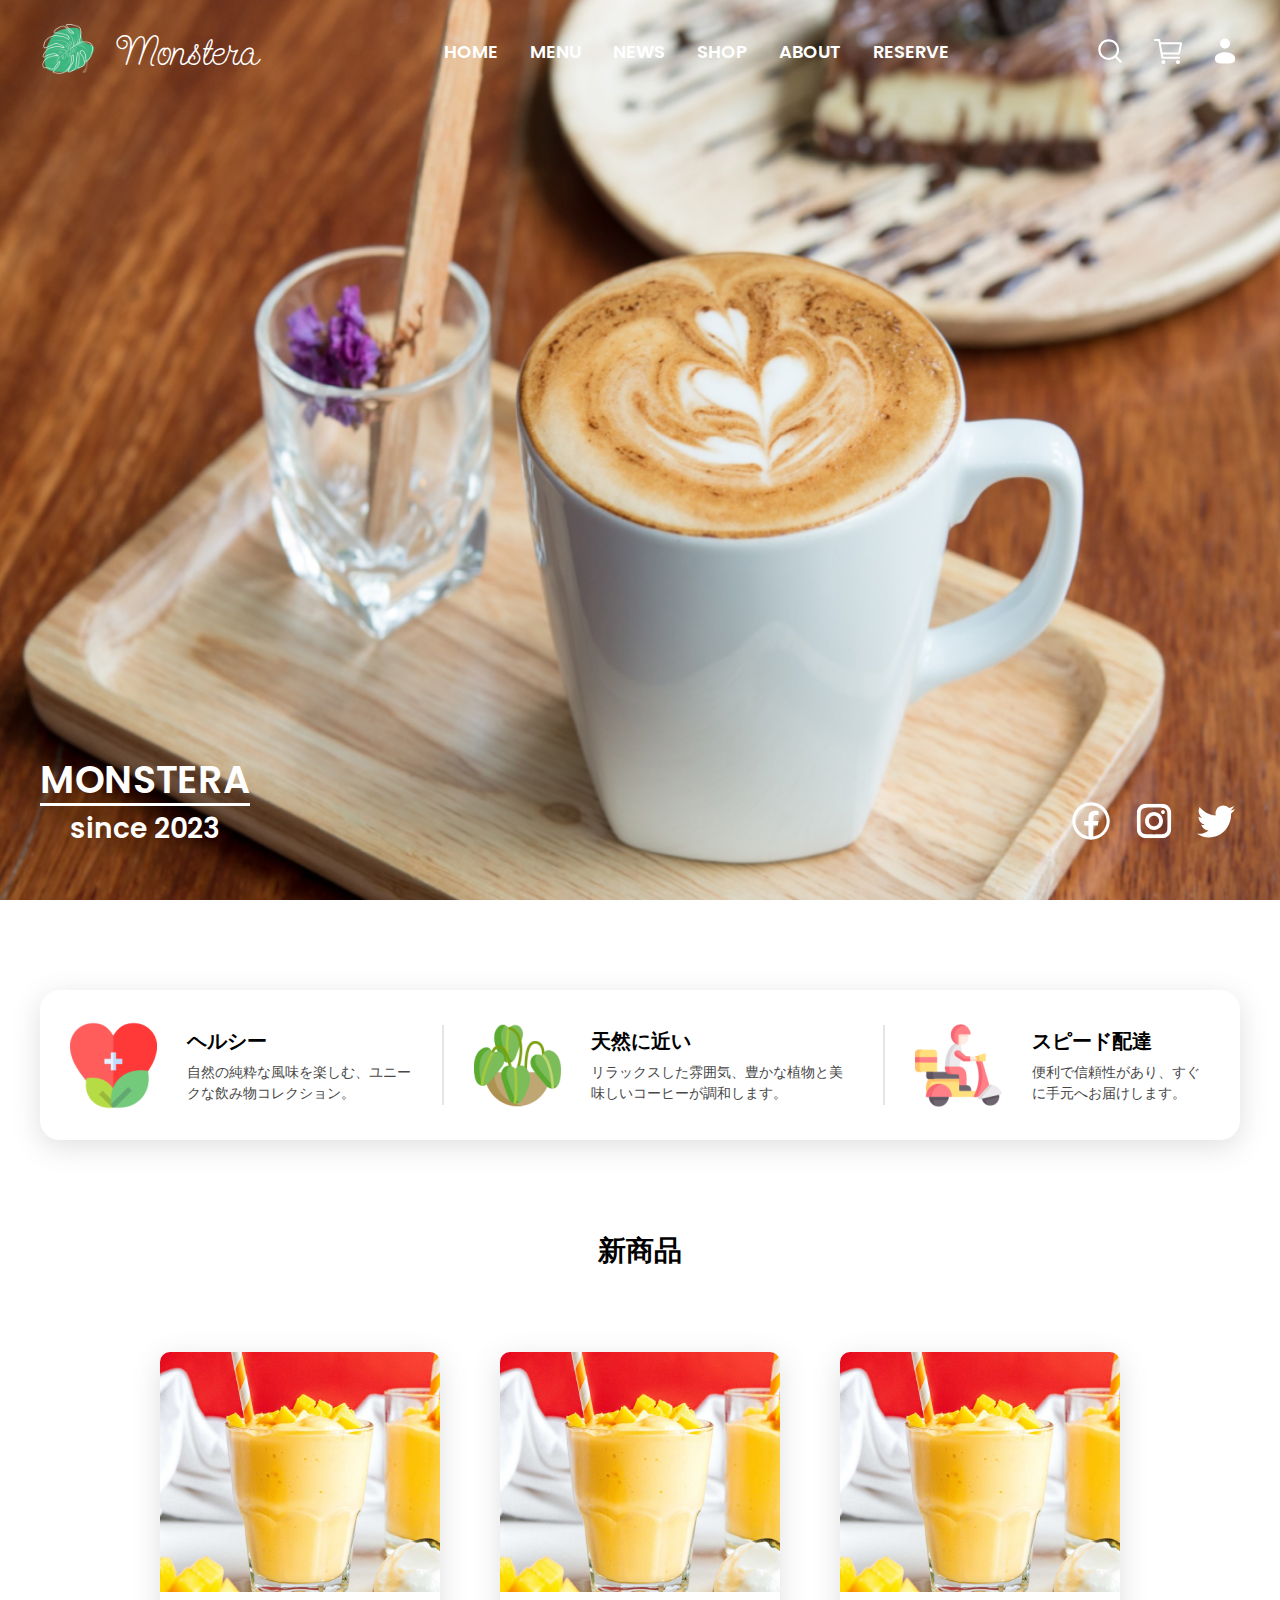
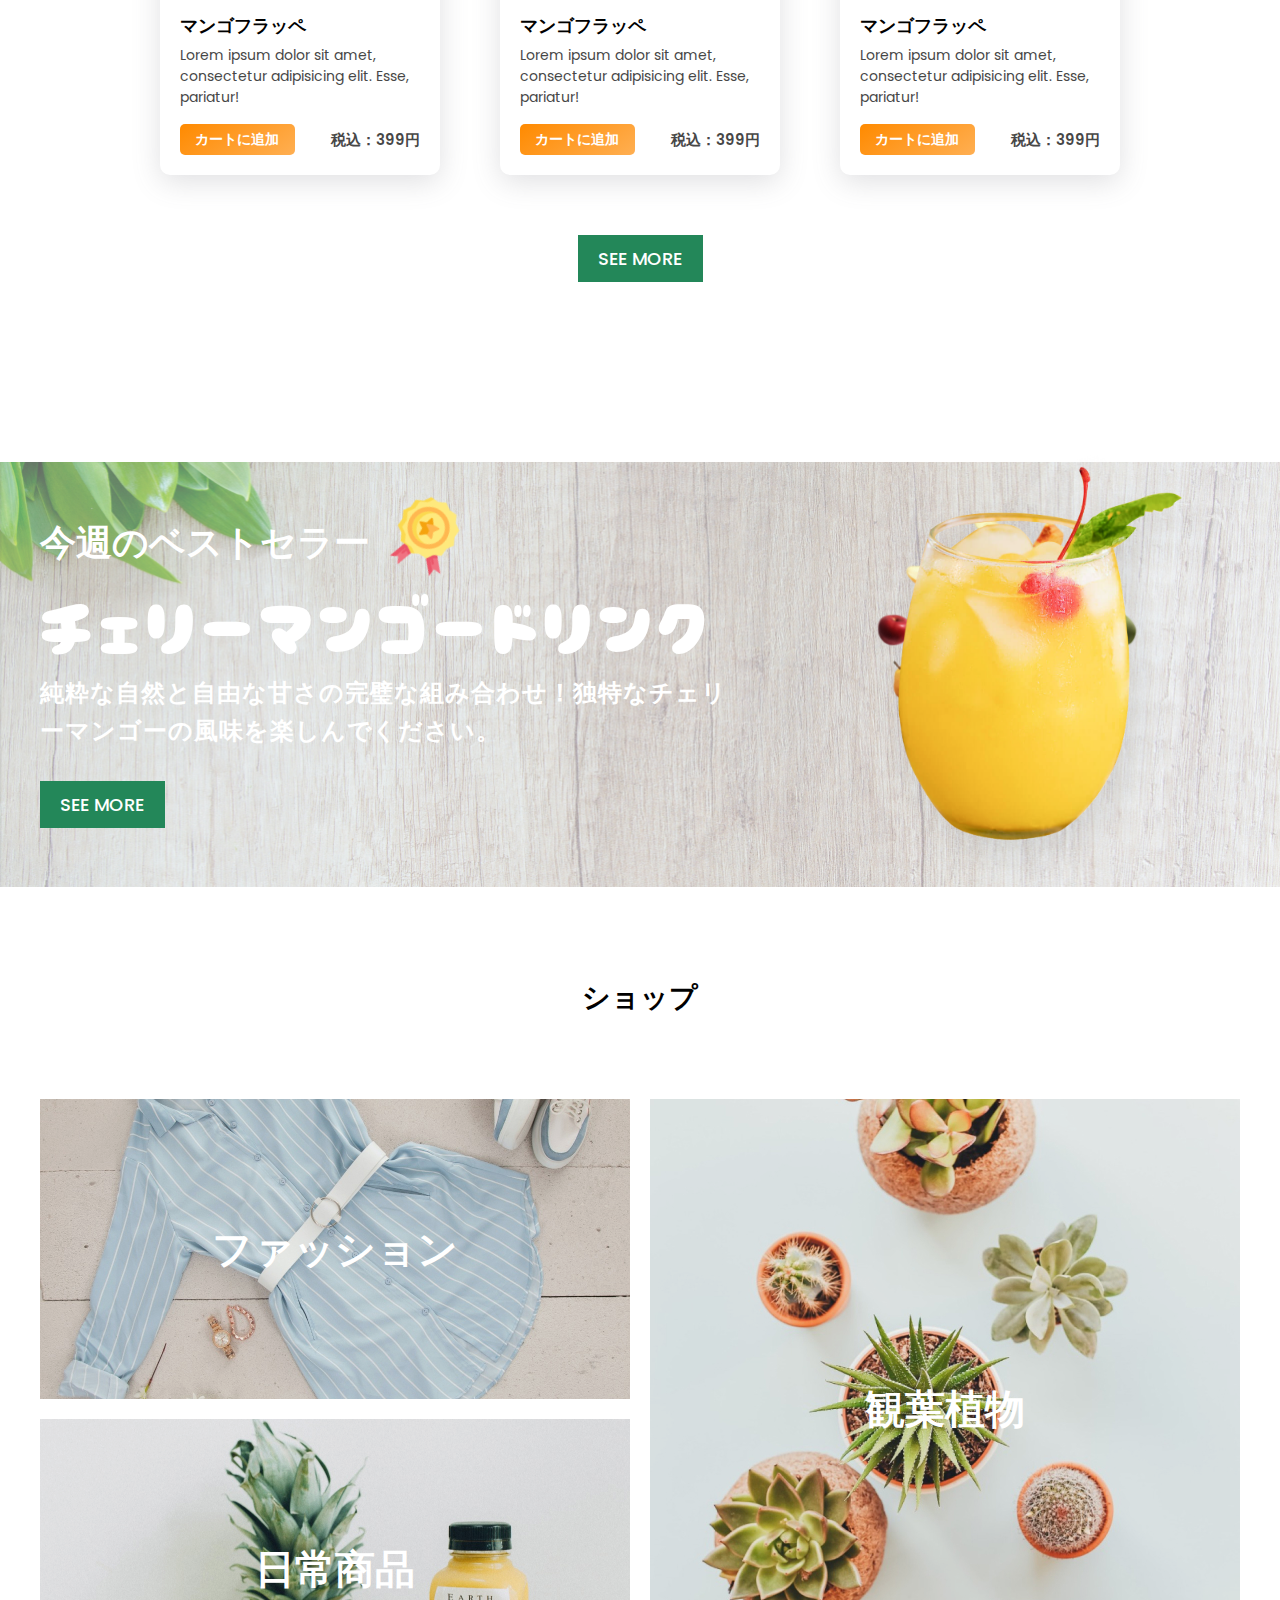
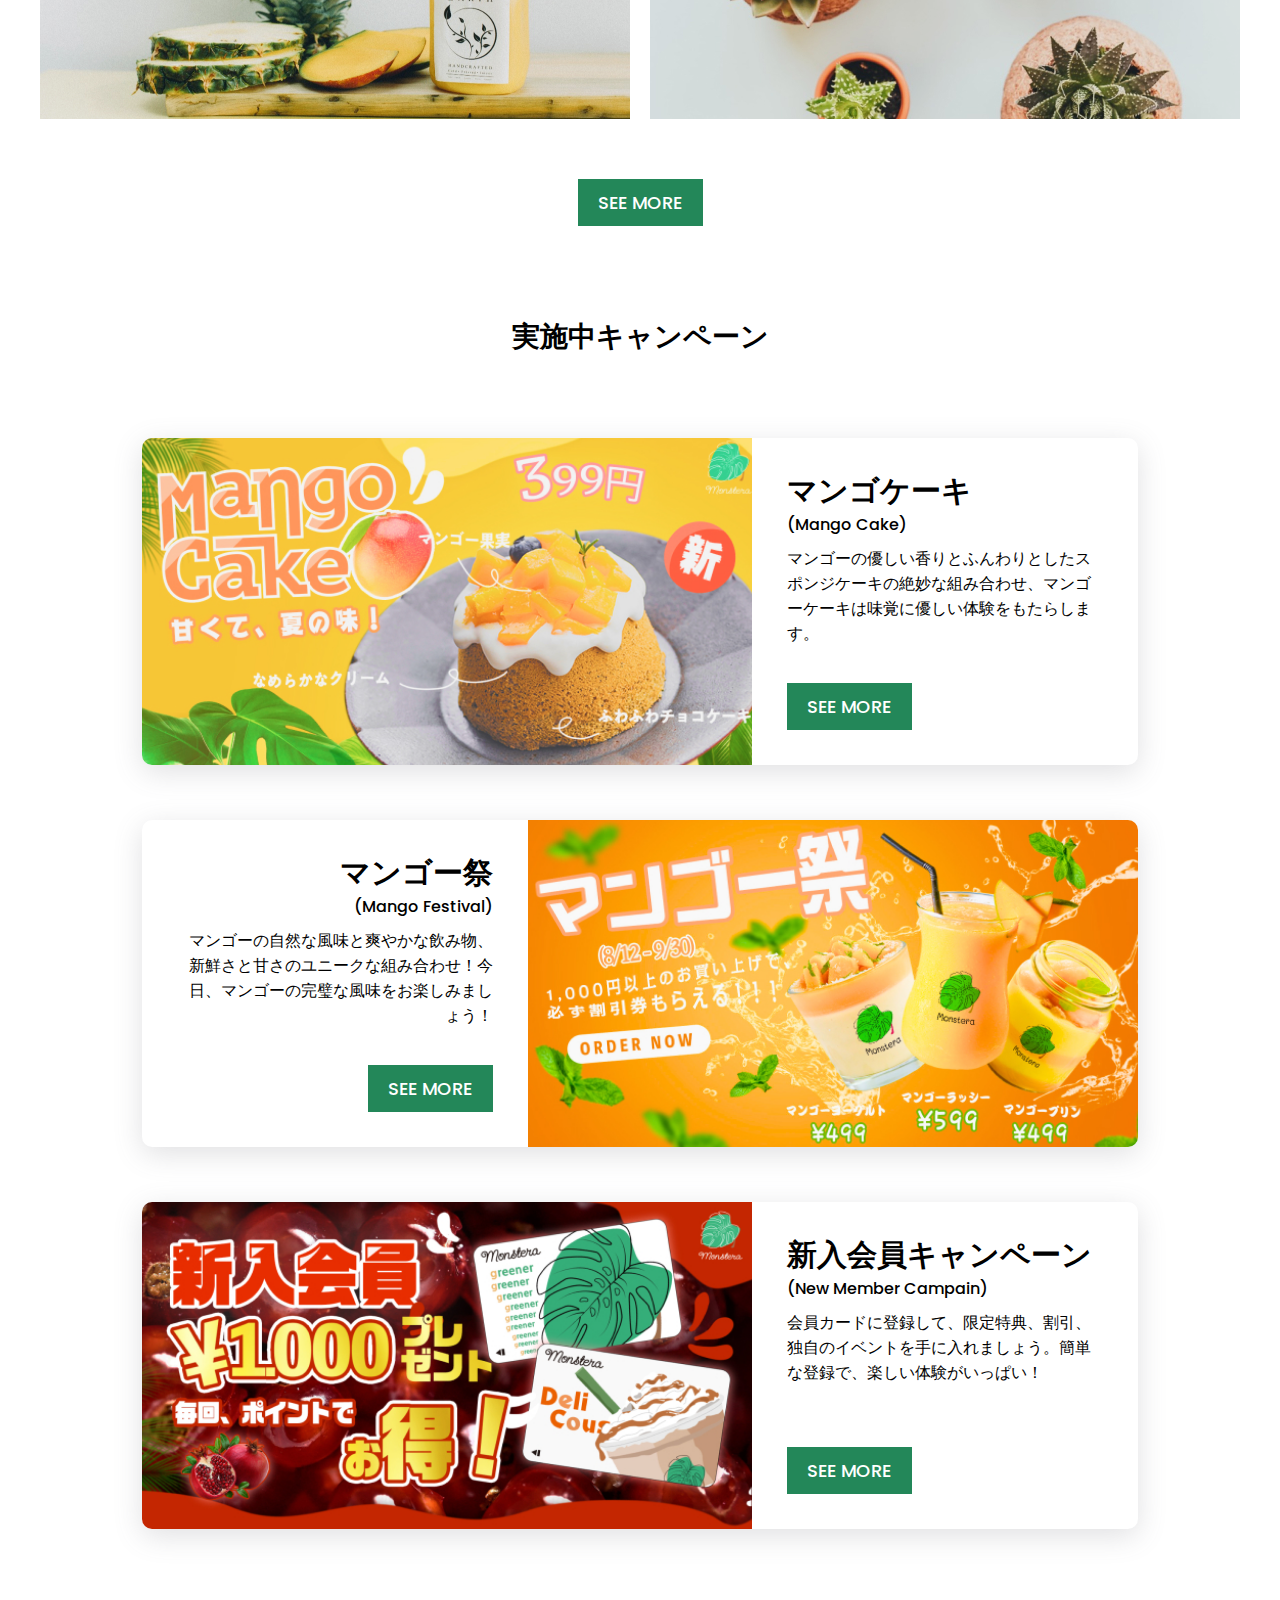
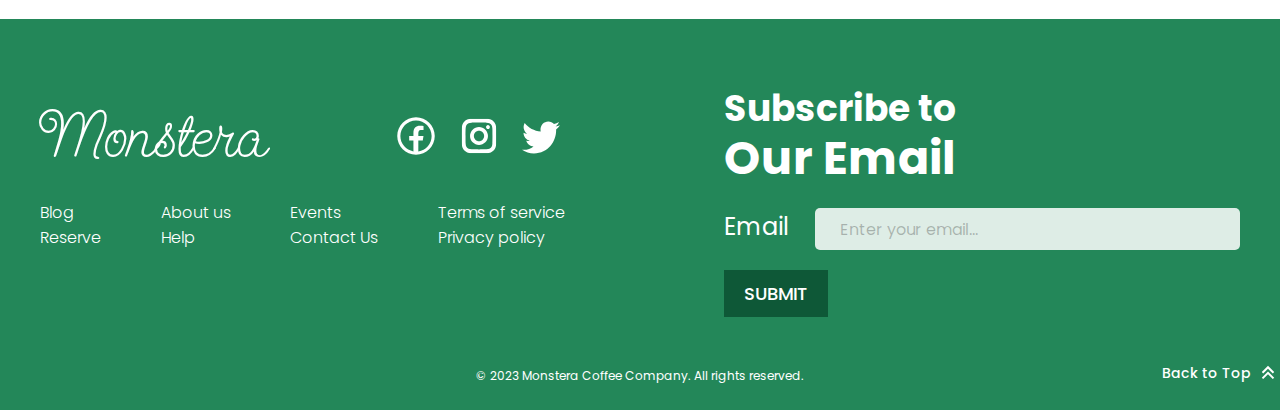
==== index.html @ 6ea8c244 "test" ====
<!DOCTYPE html>
<html lang="en">
<head>
    <meta charset="UTF-8">
    <meta name="viewport" content="width=device-width, initial-scale=1.0">
    <link rel="icon" href="./images/logo-black.png">
    <title>Monstera | Home</title>
    <link rel="stylesheet" href="./css/home-style.css">
    <link rel="preconnect" href="https://fonts.googleapis.com">
    <link rel="preconnect" href="https://fonts.gstatic.com" crossorigin>
    <link href="https://fonts.googleapis.com/css2?family=Cherry+Bomb+One&family=Poppins:wght@300;400;500;600;700;800&family=Send+Flowers&display=swap" rel="stylesheet">
</head>
<body>
    <div class="header-dark">
    </div>  
    <div class="global-main global-main--login">
        <img srcset="images/home/form-logo.png 2x" alt="" class="login-logo">
        <p class="login-title">ログイン</p>
        <p class="login-sub">Monsteraアカウントでログイン</p>
        <form action="#" class="login-form">
            <label for="login-input" class="login-label">メール</label>
            <input type="email" class="login-input" placeholder="Enter your email..." required>
        </form>
        <form action="#" class="login-form">
            <label for="login-input" class="login-label">パスワード</label>
            <input type="password" class="login-input" placeholder="Enter your password..." required>
        </form>
        <button class="login-btn main-btn">ログイン</button>
        <p class="login-forget">パスワードをお忘れですか？</p>
        <div class="login-line"></div>
        <div class="login-diff">
            <p>または</p>
            <div class="login-sns-wrap">
                <img src="images/home/Google.png" alt="" class="login-sns">
                <img src="images/home/Facebook.png" alt="" class="login-sns">
                <img src="images/home/Apple.png" alt="" class="login-sns">
            </div>
            <p>
                で
                <span class="login-change-color">ログイン</span>
            </p>
        </div>
        <p class="login-new">Monsteraアカウントを新規作成</p>
    </div>
    <div class="global-login--comp global-main">
        <p class="comp-title">Monstera</p>
        <img src="images/home/form-logo.png" alt="" class="comp-logo">
        <div class="comp-check">
            <svg xmlns="http://www.w3.org/2000/svg" width="50" height="50" viewBox="0 0 64 64" fill="none">
                <g clip-path="url(#clip0_32_2096)">
                  <path d="M32.0146 64.0293C49.6958 64.0293 64.0293 49.6958 64.0293 32.0146C64.0293 14.3334 49.6958 0 32.0146 0C14.3334 0 0 14.3334 0 32.0146C0 49.6958 14.3334 64.0293 32.0146 64.0293Z" fill="#90C385"/>
                  <path d="M15.0259 30.0229C15.0259 30.0229 28.3531 37.8142 30.96 48.8568C34.6506 27.1232 48.9737 19.6833 48.9737 19.6833" stroke="white" stroke-width="7" stroke-linecap="round" stroke-linejoin="round"/>
                </g>
                <defs>
                  <clipPath id="clip0_32_2096">
                    <rect width="64" height="64" fill="white"/>
                  </clipPath>
                </defs>
            </svg>
        </div>
        <p class="comp-sub">ログインが完了しました！</p>
        <div class="comp-btn-wrap">
            <button class="main-btn comp-btn">完了</button>
        </div>
    </div>
    <div class="update global-main">
        <div class="update-loader">
            <div class="update-item update-item1"></div>
            <div class="update-item update-item2"></div>
            <div class="update-item update-item3"></div>
        </div>
        <p class="update-text">Feature is being updated</p>
        <p class="update-sub">Please try later!</p>
    </div>
    <div class="wrapper">
        <header class="header" id="header"> 
            <div class="slider">
                <div class="img-item img1"></div>
                <div class="img-item img2"></div>
                <div class="img-item img3"></div>
                <div class="img-item img4"></div>
            </div>
            <div class="header-top container">
                <a href="./index.html">
                    <div class="logo-box">
                        <img srcset="images/logo-white.png 2.5x" alt="" class="header-logo">
                        <p class="header-name">Monstera</p>
                    </div>
                </a>
                <nav>
                    <ul class="menu-list">
                        <li class="menu-item"><a href="#">HOME</a></li>
                        <li class="menu-item"><a href="./menu.html">MENU</a></li>
                        <li class="menu-item"><a href="./news.html">NEWS</a></li>
                        <li class="menu-item"><a href="./shop.html">SHOP</a></li>
                        <li class="menu-item"><a href="./about.html">ABOUT</a></li>
                        <li class="menu-item"><a href="./reserve.html">RESERVE</a></li>
                    </ul>
                </nav>
                <div class="header-future">
                    <div class="header-search">
                        <svg xmlns="http://www.w3.org/2000/svg" width="32" height="32" viewBox="0 0 29 29" fill="none">
                            <path d="M24.1666 24.1667L19.2729 19.2729M19.2729 19.2729C20.0584 18.4874 20.6814 17.555 21.1065 16.5287C21.5316 15.5024 21.7504 14.4025 21.7504 13.2917C21.7504 12.1808 21.5316 11.0809 21.1065 10.0546C20.6814 9.02837 20.0584 8.09588 19.2729 7.31042C18.4874 6.52495 17.5549 5.90188 16.5287 5.47679C15.5024 5.05169 14.4025 4.8329 13.2917 4.8329C12.1808 4.8329 11.0809 5.05169 10.0546 5.47679C9.02836 5.90188 8.09587 6.52495 7.3104 7.31042C5.72407 8.89674 4.83289 11.0483 4.83289 13.2917C4.83289 15.5351 5.72407 17.6866 7.3104 19.2729C8.89673 20.8592 11.0482 21.7504 13.2917 21.7504C15.5351 21.7504 17.6866 20.8592 19.2729 19.2729Z" stroke="white" stroke-width="2" stroke-linecap="round" stroke-linejoin="round"/>
                        </svg>
                        <div class="header-search-drop">
                            <div class="header-search-wrap">
                                <input type="text" class="header-search-input" placeholder="入力して検索">
                                <a href="#">
                                    <button class="header-search-btn main-btn">
                                        検索
                                    </button>
                                </a>
                            </div>
                        </div>
                    </div>
                    <div class="header-cart">
                        <svg xmlns="http://www.w3.org/2000/svg" width="28" height="25" viewBox="0 0 28 25" fill="none">
                            <path d="M9.35665 23.9808C9.93356 23.9808 10.4012 23.5131 10.4012 22.9362C10.4012 22.3593 9.93356 21.8916 9.35665 21.8916C8.77975 21.8916 8.31207 22.3593 8.31207 22.9362C8.31207 23.5131 8.77975 23.9808 9.35665 23.9808Z" stroke="white" stroke-width="2" stroke-linecap="round" stroke-linejoin="round"/>
                            <path d="M23.9808 23.9808C24.5577 23.9808 25.0254 23.5131 25.0254 22.9362C25.0254 22.3593 24.5577 21.8916 23.9808 21.8916C23.4039 21.8916 22.9362 22.3593 22.9362 22.9362C22.9362 23.5131 23.4039 23.9808 23.9808 23.9808Z" stroke="white" stroke-width="2" stroke-linecap="round" stroke-linejoin="round"/>
                            <path d="M1 1H5.17833L8.31208 18.7579H25.0254" stroke="white" stroke-width="2" stroke-linecap="round" stroke-linejoin="round"/>
                            <path d="M8.31206 14.5796H24.5971C24.7179 14.5797 24.835 14.5379 24.9284 14.4613C25.0219 14.3848 25.0859 14.2782 25.1096 14.1598L26.9898 4.75855C27.005 4.68274 27.0032 4.60451 26.9844 4.5295C26.9657 4.4545 26.9306 4.38458 26.8815 4.32481C26.8325 4.26504 26.7708 4.21689 26.7009 4.18385C26.631 4.15081 26.5547 4.1337 26.4773 4.13376H6.2229" stroke="white" stroke-width="2" stroke-linecap="round" stroke-linejoin="round"/>
                        </svg>
                    </div>
                    <div class="header-user">
                        <svg xmlns="http://www.w3.org/2000/svg" width="30" height="30" viewBox="0 0 28 28" fill="none">
                            <path d="M14 11.6667C16.5774 11.6667 18.6667 9.57732 18.6667 6.99999C18.6667 4.42267 16.5774 2.33333 14 2.33333C11.4227 2.33333 9.33337 4.42267 9.33337 6.99999C9.33337 9.57732 11.4227 11.6667 14 11.6667Z" fill="white"/>
                            <path d="M23.3334 20.4167C23.3334 23.3158 23.3334 25.6667 14 25.6667C4.66669 25.6667 4.66669 23.3158 4.66669 20.4167C4.66669 17.5175 8.84569 15.1667 14 15.1667C19.1544 15.1667 23.3334 17.5175 23.3334 20.4167Z" fill="white"/>
                        </svg>
                        <div class="header-dropdown">
                            <ul class="header-dropdown-list">
                                <li class="header-dropdown-item" id="log-in">Log In</li>
                                <li class="header-dropdown-item" id="sign-up">Sign Up</li>
                                <li class="header-dropdown-item" id="privacy">Privacy</li>
                                <li class="header-dropdown-item" id="term">Terms & Services</li>
                            </ul>
                        </div>
                    </div>
                </div>
            </div>
            <div class="header-bottom container">
                <div class="header-bottom-content">
                    <p class="header-mon">monstera</p>
                    <p class="header-sin">since 2023</p>
                </div>
                <div class="sns-list">
                    <a class="facebook" href="#">
                        <svg xmlns="http://www.w3.org/2000/svg" width="50" height="50" viewBox="0 0 34 34" fill="none">
                            <path d="M17 4.25C9.9705 4.25 4.25 9.9705 4.25 17C4.25 24.0295 9.9705 29.75 17 29.75C24.0295 29.75 29.75 24.0295 29.75 17C29.75 9.9705 24.0295 4.25 17 4.25ZM17 6.375C22.8809 6.375 27.625 11.1191 27.625 17C27.6276 19.5436 26.7155 22.0033 25.0552 23.9303C23.3949 25.8572 21.097 27.1229 18.581 27.4964V20.0983H21.607L22.0819 17.0244H18.581V15.3457C18.581 14.0707 19.0007 12.937 20.1939 12.937H22.1117V10.2553C21.7749 10.2096 21.0619 10.1107 19.7147 10.1107C16.9012 10.1107 15.2522 11.5961 15.2522 14.9813V17.0244H12.3601V20.0983H15.2522V27.4699C12.771 27.0615 10.5158 25.7842 8.88961 23.8662C7.26341 21.9483 6.37212 19.5146 6.375 17C6.375 11.1191 11.1191 6.375 17 6.375Z" fill="white"/>
                        </svg>
                    </a>
                    <a class="instagram" href="#">
                        <svg xmlns="http://www.w3.org/2000/svg" width="36" height="36" viewBox="0 0 25 26" fill="none">
                            <g clip-path="url(#clip0_1_73)">
                              <path d="M18.0396 0.580208C19.3083 0.638542 20.1854 0.825 20.9958 1.13958C21.7642 1.42689 22.4599 1.87999 23.0333 2.46667C23.62 3.04009 24.0731 3.73575 24.3604 4.50417C24.675 5.31562 24.8615 6.19167 24.9198 7.46042C24.9917 9.03333 25 9.5875 25 13C25 16.4125 24.9917 16.9667 24.9198 18.5396C24.8615 19.8083 24.675 20.6854 24.3604 21.4969C24.073 22.2649 23.6199 22.9602 23.0333 23.5333C22.4599 24.12 21.7643 24.5731 20.9958 24.8604C20.1844 25.175 19.3083 25.3615 18.0396 25.4198C16.4667 25.4917 15.9135 25.5 12.5 25.5C9.08646 25.5 8.53229 25.4917 6.96042 25.4198C5.69167 25.3615 4.81458 25.175 4.00312 24.8604C3.23507 24.573 2.53977 24.1199 1.96667 23.5333C1.37999 22.9599 0.926886 22.2642 0.639583 21.4958C0.325 20.6844 0.138542 19.8083 0.0802083 18.5396C0.00833333 16.9688 0 16.4146 0 13C0 9.58646 0.00833333 9.03125 0.0802083 7.46042C0.138542 6.19167 0.325 5.31458 0.639583 4.50417C0.926886 3.73575 1.37999 3.04009 1.96667 2.46667C2.53979 1.88012 3.23508 1.42702 4.00312 1.13958C4.81562 0.825 5.69167 0.638542 6.96042 0.580208C8.53125 0.508333 9.08542 0.5 12.5 0.5C15.9135 0.5 16.4688 0.508333 18.0396 0.580208ZM12.5 3.27812C9.125 3.27812 8.60833 3.28542 7.08646 3.35521C6.12083 3.39896 5.54167 3.52187 5.00937 3.72917C4.60081 3.87732 4.23164 4.11714 3.93021 4.43021C3.61647 4.73109 3.37654 5.10043 3.22917 5.50937C3.02292 6.04062 2.89896 6.62083 2.85521 7.58646C2.78542 9.10833 2.77812 9.625 2.77812 13C2.77812 16.375 2.78542 16.8917 2.85521 18.4135C2.89896 19.3792 3.02187 19.9583 3.22917 20.4896C3.40625 20.9437 3.59375 21.2323 3.93021 21.5698C4.26771 21.9073 4.55625 22.0948 5.00937 22.2708C5.54062 22.4771 6.12083 22.601 7.08646 22.6448C8.60937 22.7146 9.12604 22.7219 12.5 22.7219C15.875 22.7219 16.3906 22.7146 17.9135 22.6448C18.8792 22.601 19.4583 22.4781 19.9906 22.2708C20.3992 22.1227 20.7684 21.8829 21.0698 21.5698C21.4073 21.2323 21.5948 20.9437 21.7708 20.4906C21.9771 19.9594 22.101 19.3792 22.1448 18.4135C22.2146 16.8906 22.2219 16.374 22.2219 13C22.2219 9.62604 22.2146 9.10937 22.1448 7.58646C22.101 6.62083 21.9781 6.04167 21.7708 5.51042C21.6235 5.10113 21.3836 4.73143 21.0698 4.43021C20.7686 4.11637 20.3989 3.87643 19.9896 3.72917C19.4583 3.52292 18.8781 3.39896 17.9125 3.35521C16.3906 3.28542 15.874 3.27812 12.499 3.27812H12.5ZM12.5 19.4812C10.7811 19.4812 9.13253 18.7984 7.91706 17.5829C6.70159 16.3675 6.01875 14.7189 6.01875 13C6.01875 11.2811 6.70159 9.63253 7.91706 8.41706C9.13253 7.20159 10.7811 6.51875 12.5 6.51875C14.2189 6.51875 15.8675 7.20159 17.0829 8.41706C18.2984 9.63253 18.9812 11.2811 18.9812 13C18.9812 14.7189 18.2984 16.3675 17.0829 17.5829C15.8675 18.7984 14.2189 19.4812 12.5 19.4812ZM12.5 16.7042C13.4824 16.7042 14.4246 16.3139 15.1192 15.6192C15.8139 14.9246 16.2042 13.9824 16.2042 13C16.2042 12.0176 15.8139 11.0754 15.1192 10.3808C14.4246 9.68609 13.4824 9.29583 12.5 9.29583C11.5176 9.29583 10.5754 9.68609 9.88076 10.3808C9.18609 11.0754 8.79583 12.0176 8.79583 13C8.79583 13.9824 9.18609 14.9246 9.88076 15.6192C10.5754 16.3139 11.5176 16.7042 12.5 16.7042ZM18.9812 7.90729C18.6128 7.90729 18.2595 7.76094 17.999 7.50044C17.7385 7.23994 17.5922 6.88663 17.5922 6.51823C17.5922 6.14983 17.7385 5.79651 17.999 5.53601C18.2595 5.27551 18.6128 5.12917 18.9812 5.12917C19.3497 5.12917 19.703 5.27551 19.9635 5.53601C20.224 5.79651 20.3703 6.14983 20.3703 6.51823C20.3703 6.88663 20.224 7.23994 19.9635 7.50044C19.703 7.76094 19.3497 7.90729 18.9812 7.90729Z" fill="white"/>
                            </g>
                            <defs>
                              <clipPath id="clip0_1_73">
                                <rect width="25" height="25" fill="white" transform="translate(0 0.5)"/>
                              </clipPath>
                            </defs>
                        </svg>
                    </a>
                    <a class="twitter" href="#">
                        <svg xmlns="http://www.w3.org/2000/svg" width="48" height="45" viewBox="0 0 31 32" fill="none">
                            <path d="M29.0109 8.00001C28.0163 8.46668 26.9442 8.77334 25.8334 8.92001C26.97 8.21334 27.8484 7.09334 28.2617 5.74668C27.1896 6.41334 26.0013 6.88001 24.7484 7.14668C23.7279 6.00001 22.2942 5.33334 20.6667 5.33334C17.6313 5.33334 15.1513 7.89334 15.1513 11.0533C15.1513 11.5067 15.2029 11.9467 15.2934 12.36C10.695 12.12 6.60045 9.84001 3.87503 6.38668C3.39711 7.22668 3.12586 8.21334 3.12586 9.25334C3.12586 11.24 4.09461 13 5.59295 14C4.67586 14 3.82336 13.7333 3.0742 13.3333V13.3733C3.0742 16.1467 4.98586 18.4667 7.51753 18.9867C6.70472 19.2163 5.8514 19.2482 5.02461 19.08C5.37544 20.2167 6.06252 21.2112 6.98926 21.9239C7.916 22.6366 9.03582 23.0316 10.1913 23.0533C8.23264 24.6539 5.80478 25.5191 3.3067 25.5067C2.86753 25.5067 2.42836 25.48 1.9892 25.4267C4.44336 27.0533 7.36253 28 10.4884 28C20.6667 28 26.2596 19.28 26.2596 11.72C26.2596 11.4667 26.2596 11.2267 26.2467 10.9733C27.3317 10.1733 28.2617 9.16001 29.0109 8.00001Z" fill="white"/>
                        </svg>
                    </a>
                </div>
            </div>
        </header>
        <section class="main">
            <div class="merit container">
                <div class="merit-container">
                    <div class="merit-item">
                        <img srcset="images/home/merit1.png 2x" alt="" class="merit-img">
                        <div class="merit-content">
                            <h3 class="merit-title">ヘルシー</h3>
                            <p class="merit-desc">自然の純粋な風味を楽しむ、ユニークな飲み物コレクション。</p>
                        </div>
                    </div>
                    <div class="merit-line"></div>
                    <div class="merit-item">
                        <img srcset="images/home/merit2.png 2x" alt="" class="merit-img">
                        <div class="merit-content">
                            <h3 class="merit-title">天然に近い</h3>
                            <p class="merit-desc">リラックスした雰囲気、豊かな植物と美味しいコーヒーが調和します。</p>
                        </div>
                    </div>
                    <div class="merit-line"></div>
                    <div class="merit-item">
                        <img srcset="images/home/merit3.png 2x" alt="" class="merit-img">
                        <div class="merit-content">
                            <h3 class="merit-title">スピード配達</h3>
                            <p class="merit-desc">便利で信頼性があり、すぐに手元へお届けします。</p>
                        </div>
                    </div>
                </div>
            </div>
            <div class="new container">
                <div class="main-title">
                    <h2>新商品</h2>
                </div>
                <div class="new-wrap">
                    <div class="new-item">
                        <div class="new-img">
                            <img srcset="images/home/new1.png 2x" alt="">
                        </div>
                        <div class="new-content">
                            <p class="new-title">マンゴフラッペ</p>
                            <p class="new-desc">Lorem ipsum dolor sit amet, consectetur adipisicing elit. Esse, pariatur!</p>
                            <div class="new-future">
                                <button class="new-btn">
                                    <p class="new-add">カートに追加</p>
                                    <img srcset="images/home/new-cart.png 2x" alt="" class="new-cart">
                                </button>
                                <div class="new-price">
                                    税込：399円
                                </div>
                            </div>
                        </div>
                    </div>
                    <div class="new-item">
                        <div class="new-img">
                            <img srcset="images/home/new1.png 2x" alt="">
                        </div>
                        <div class="new-content">
                            <p class="new-title">マンゴフラッペ</p>
                            <p class="new-desc">Lorem ipsum dolor sit amet, consectetur adipisicing elit. Esse, pariatur!</p>
                            <div class="new-future">
                                <button class="new-btn">
                                    <p class="new-add">カートに追加</p>
                                    <img srcset="images/home/new-cart.png 2x" alt="" class="new-cart">
                                </button>
                                <div class="new-price">
                                    税込：399円
                                </div>
                            </div>
                        </div>
                    </div>
                    <div class="new-item">
                        <div class="new-img">
                            <img srcset="images/home/new1.png 2x" alt="">
                        </div>
                        <div class="new-content">
                            <p class="new-title">マンゴフラッペ</p>
                            <p class="new-desc">Lorem ipsum dolor sit amet, consectetur adipisicing elit. Esse, pariatur!</p>
                            <div class="new-future">
                                <a href="#">
                                    <button class="new-btn">
                                        <p class="new-add">カートに追加</p>
                                        <img srcset="images/home/new-cart.png 2x" alt="" class="new-cart">
                                    </button>
                                </a>
                                <div class="new-price">
                                    税込：399円
                                </div>
                            </div>
                        </div>
                    </div>
                </div>
                <button class="more-btn main-btn" onclick="location.href='#'">
                    <p>SEE MORE</p>
                    <img srcset="images/right-arrow.png 2x" alt="" class="right-arrow">
                </button>
            </div>
            <div class="best">
                <div class="best-container container">
                    <div class="best-content">
                        <div class="best-content-top">
                            <p>今週のベストセラー</p>
                            <img src="images/home/best-medal.png" alt="" class="best-medal">
                        </div>
                        <div class="best-title">チェリーマンゴードリンク</div>
                        <p class="best-desc">純粋な自然と自由な甘さの完璧な組み合わせ！独特なチェリーマンゴーの風味を楽しんでください。</p>
                        <button class="best-btn more-btn main-btn" onclick="location.href='#'">
                            <p>SEE MORE</p>
                            <img srcset="images/right-arrow.png 2x" alt="" class="right-arrow">
                        </button>
                    </div>
                    <div class="best-img">
                        <img srcset="images/home/best-img.png 2x" alt="" class="best-cup">
                        <img srcset="images/home/best-fruit.png 2x" alt="" class="best-fruit">
                    </div>
                </div>
            </div>
            <div class="shop">
                <div class="main-title">
                    <h2>ショップ</h2>
                </div>
                <div class="shop-container container">
                    <div class="shop-fashion shop-item">
                        <h3 class="shop-title">ファッション</h3>
                        <div class="shop-img-wrap"><img srcset="images/home/shop-fashion.jpg 2x" alt="" class="shop-img"></div>
                    </div>
                    <div class="shop-product shop-item">
                        <h3 class="shop-title">日常商品</h3>
                        <div class="shop-img-wrap"><img srcset="images/home/shop-product.jpg 2x" alt="" class="shop-img"></div>
                    </div>
                    <div class="shop-plant shop-item">
                        <h3 class="shop-title">観葉植物</h3>
                        <div class="shop-img-wrap"><img srcset="images/home/shop-plant.jpg 2x" alt="" class="shop-img"></div>
                    </div>
                </div>
                <button class="more-btn main-btn" onclick="location.href='#'">
                    <p>SEE MORE</p>
                    <img srcset="images/right-arrow.png 2x" alt="" class="right-arrow">
                </button>
            </div>
            <div class="campain container">
                <div class="main-title">
                    <h2>実施中キャンペーン</h2>
                </div>
                <div class="campain-container">
                    <div class="campain-item">
                        <div class="campain-img">
                            <img src="images/home/campain1.jpg" alt="">
                        </div>
                        <div class="campain-content">
                            <div class="campain-text">
                                <h2 class="campain-title">マンゴケーキ</h2>
                                <p class="campain-sub">(Mango Cake)</p>
                                <p class="campain-desc">マンゴーの優しい香りとふんわりとしたスポンジケーキの絶妙な組み合わせ、マンゴーケーキは味覚に優しい体験をもたらします。</p>
                            </div>
                            <button class="best-btn more-btn main-btn" onclick="location.href='#'">
                                <p>SEE MORE</p>
                                <img srcset="images/right-arrow.png 2x" alt="" class="right-arrow">
                            </button>
                        </div>
                    </div>
                    <div class="campain-item">
                        <div class="campain-img">
                            <img src="images/home/campain2.jpg" alt="">
                        </div>
                        <div class="campain-content">
                            <div class="campain-text">
                                <h2 class="campain-title">マンゴー祭</h2>
                                <p class="campain-sub">(Mango Festival)</p>
                                <p class="campain-desc">マンゴーの自然な風味と爽やかな飲み物、新鮮さと甘さのユニークな組み合わせ！今日、マンゴーの完璧な風味をお楽しみましょう！</p>
                            </div>
                            <button class="campain-btn-2 more-btn main-btn" onclick="location.href='#'">
                                <p>SEE MORE</p>
                                <img srcset="images/right-arrow.png 2x" alt="" class="right-arrow">
                            </button>
                        </div>
                    </div>
                    <div class="campain-item">
                        <div class="campain-img">
                            <img src="images/home/campain3.jpg" alt="">
                        </div>
                        <div class="campain-content">
                            <div class="campain-text">
                                <h2 class="campain-title">新入会員キャンペーン</h2>
                                <p class="campain-sub">(New Member Campain)</p>
                                <p class="campain-desc">会員カードに登録して、限定特典、割引、独自のイベントを手に入れましょう。簡単な登録で、楽しい体験がいっぱい！</p>
                            </div>
                            <button class="best-btn more-btn main-btn" onclick="location.href='#'">
                                <p>SEE MORE</p>
                                <img srcset="images/right-arrow.png 2x" alt="" class="right-arrow">
                            </button>
                        </div>
                    </div>
                </div>
            </div>
        </section>
        <footer class="footer">
            <div class="footer-container container">
                <div class="footer-main">
                    <div class="footer-content">
                        <div class="footer-top">
                            <p class="footer-name">Monstera</p>
                            <div class="sns-list">
                                <a class="facebook" href="#">
                                    <svg xmlns="http://www.w3.org/2000/svg" width="50" height="50" viewBox="0 0 34 34" fill="none">
                                        <path d="M17 4.25C9.9705 4.25 4.25 9.9705 4.25 17C4.25 24.0295 9.9705 29.75 17 29.75C24.0295 29.75 29.75 24.0295 29.75 17C29.75 9.9705 24.0295 4.25 17 4.25ZM17 6.375C22.8809 6.375 27.625 11.1191 27.625 17C27.6276 19.5436 26.7155 22.0033 25.0552 23.9303C23.3949 25.8572 21.097 27.1229 18.581 27.4964V20.0983H21.607L22.0819 17.0244H18.581V15.3457C18.581 14.0707 19.0007 12.937 20.1939 12.937H22.1117V10.2553C21.7749 10.2096 21.0619 10.1107 19.7147 10.1107C16.9012 10.1107 15.2522 11.5961 15.2522 14.9813V17.0244H12.3601V20.0983H15.2522V27.4699C12.771 27.0615 10.5158 25.7842 8.88961 23.8662C7.26341 21.9483 6.37212 19.5146 6.375 17C6.375 11.1191 11.1191 6.375 17 6.375Z" fill="white"/>
                                    </svg>
                                </a>
                                <a class="instagram" href="#">
                                    <svg xmlns="http://www.w3.org/2000/svg" width="36" height="36" viewBox="0 0 25 26" fill="none">
                                        <g clip-path="url(#clip0_1_73)">
                                          <path d="M18.0396 0.580208C19.3083 0.638542 20.1854 0.825 20.9958 1.13958C21.7642 1.42689 22.4599 1.87999 23.0333 2.46667C23.62 3.04009 24.0731 3.73575 24.3604 4.50417C24.675 5.31562 24.8615 6.19167 24.9198 7.46042C24.9917 9.03333 25 9.5875 25 13C25 16.4125 24.9917 16.9667 24.9198 18.5396C24.8615 19.8083 24.675 20.6854 24.3604 21.4969C24.073 22.2649 23.6199 22.9602 23.0333 23.5333C22.4599 24.12 21.7643 24.5731 20.9958 24.8604C20.1844 25.175 19.3083 25.3615 18.0396 25.4198C16.4667 25.4917 15.9135 25.5 12.5 25.5C9.08646 25.5 8.53229 25.4917 6.96042 25.4198C5.69167 25.3615 4.81458 25.175 4.00312 24.8604C3.23507 24.573 2.53977 24.1199 1.96667 23.5333C1.37999 22.9599 0.926886 22.2642 0.639583 21.4958C0.325 20.6844 0.138542 19.8083 0.0802083 18.5396C0.00833333 16.9688 0 16.4146 0 13C0 9.58646 0.00833333 9.03125 0.0802083 7.46042C0.138542 6.19167 0.325 5.31458 0.639583 4.50417C0.926886 3.73575 1.37999 3.04009 1.96667 2.46667C2.53979 1.88012 3.23508 1.42702 4.00312 1.13958C4.81562 0.825 5.69167 0.638542 6.96042 0.580208C8.53125 0.508333 9.08542 0.5 12.5 0.5C15.9135 0.5 16.4688 0.508333 18.0396 0.580208ZM12.5 3.27812C9.125 3.27812 8.60833 3.28542 7.08646 3.35521C6.12083 3.39896 5.54167 3.52187 5.00937 3.72917C4.60081 3.87732 4.23164 4.11714 3.93021 4.43021C3.61647 4.73109 3.37654 5.10043 3.22917 5.50937C3.02292 6.04062 2.89896 6.62083 2.85521 7.58646C2.78542 9.10833 2.77812 9.625 2.77812 13C2.77812 16.375 2.78542 16.8917 2.85521 18.4135C2.89896 19.3792 3.02187 19.9583 3.22917 20.4896C3.40625 20.9437 3.59375 21.2323 3.93021 21.5698C4.26771 21.9073 4.55625 22.0948 5.00937 22.2708C5.54062 22.4771 6.12083 22.601 7.08646 22.6448C8.60937 22.7146 9.12604 22.7219 12.5 22.7219C15.875 22.7219 16.3906 22.7146 17.9135 22.6448C18.8792 22.601 19.4583 22.4781 19.9906 22.2708C20.3992 22.1227 20.7684 21.8829 21.0698 21.5698C21.4073 21.2323 21.5948 20.9437 21.7708 20.4906C21.9771 19.9594 22.101 19.3792 22.1448 18.4135C22.2146 16.8906 22.2219 16.374 22.2219 13C22.2219 9.62604 22.2146 9.10937 22.1448 7.58646C22.101 6.62083 21.9781 6.04167 21.7708 5.51042C21.6235 5.10113 21.3836 4.73143 21.0698 4.43021C20.7686 4.11637 20.3989 3.87643 19.9896 3.72917C19.4583 3.52292 18.8781 3.39896 17.9125 3.35521C16.3906 3.28542 15.874 3.27812 12.499 3.27812H12.5ZM12.5 19.4812C10.7811 19.4812 9.13253 18.7984 7.91706 17.5829C6.70159 16.3675 6.01875 14.7189 6.01875 13C6.01875 11.2811 6.70159 9.63253 7.91706 8.41706C9.13253 7.20159 10.7811 6.51875 12.5 6.51875C14.2189 6.51875 15.8675 7.20159 17.0829 8.41706C18.2984 9.63253 18.9812 11.2811 18.9812 13C18.9812 14.7189 18.2984 16.3675 17.0829 17.5829C15.8675 18.7984 14.2189 19.4812 12.5 19.4812ZM12.5 16.7042C13.4824 16.7042 14.4246 16.3139 15.1192 15.6192C15.8139 14.9246 16.2042 13.9824 16.2042 13C16.2042 12.0176 15.8139 11.0754 15.1192 10.3808C14.4246 9.68609 13.4824 9.29583 12.5 9.29583C11.5176 9.29583 10.5754 9.68609 9.88076 10.3808C9.18609 11.0754 8.79583 12.0176 8.79583 13C8.79583 13.9824 9.18609 14.9246 9.88076 15.6192C10.5754 16.3139 11.5176 16.7042 12.5 16.7042ZM18.9812 7.90729C18.6128 7.90729 18.2595 7.76094 17.999 7.50044C17.7385 7.23994 17.5922 6.88663 17.5922 6.51823C17.5922 6.14983 17.7385 5.79651 17.999 5.53601C18.2595 5.27551 18.6128 5.12917 18.9812 5.12917C19.3497 5.12917 19.703 5.27551 19.9635 5.53601C20.224 5.79651 20.3703 6.14983 20.3703 6.51823C20.3703 6.88663 20.224 7.23994 19.9635 7.50044C19.703 7.76094 19.3497 7.90729 18.9812 7.90729Z" fill="white"/>
                                        </g>
                                        <defs>
                                          <clipPath id="clip0_1_73">
                                            <rect width="25" height="25" fill="white" transform="translate(0 0.5)"/>
                                          </clipPath>
                                        </defs>
                                    </svg>
                                </a>
                                <a class="twitter" href="#">
                                    <svg xmlns="http://www.w3.org/2000/svg" width="48" height="45" viewBox="0 0 31 32" fill="none">
                                        <path d="M29.0109 8.00001C28.0163 8.46668 26.9442 8.77334 25.8334 8.92001C26.97 8.21334 27.8484 7.09334 28.2617 5.74668C27.1896 6.41334 26.0013 6.88001 24.7484 7.14668C23.7279 6.00001 22.2942 5.33334 20.6667 5.33334C17.6313 5.33334 15.1513 7.89334 15.1513 11.0533C15.1513 11.5067 15.2029 11.9467 15.2934 12.36C10.695 12.12 6.60045 9.84001 3.87503 6.38668C3.39711 7.22668 3.12586 8.21334 3.12586 9.25334C3.12586 11.24 4.09461 13 5.59295 14C4.67586 14 3.82336 13.7333 3.0742 13.3333V13.3733C3.0742 16.1467 4.98586 18.4667 7.51753 18.9867C6.70472 19.2163 5.8514 19.2482 5.02461 19.08C5.37544 20.2167 6.06252 21.2112 6.98926 21.9239C7.916 22.6366 9.03582 23.0316 10.1913 23.0533C8.23264 24.6539 5.80478 25.5191 3.3067 25.5067C2.86753 25.5067 2.42836 25.48 1.9892 25.4267C4.44336 27.0533 7.36253 28 10.4884 28C20.6667 28 26.2596 19.28 26.2596 11.72C26.2596 11.4667 26.2596 11.2267 26.2467 10.9733C27.3317 10.1733 28.2617 9.16001 29.0109 8.00001Z" fill="white"/>
                                    </svg>
                                </a>
                            </div>
                        </div>
                        <div class="footer-feature">
                            <div class="footer-col">
                                <a href="#" class="footer-item">Blog</a>
                                <a href="#" class="footer-item">Reserve</a>
                            </div>
                            <div class="footer-col">
                                <a href="#" class="footer-item">About us</a>
                                <a href="#" class="footer-item">Help</a>
                            </div>
                            <div class="footer-col">
                                <a href="#" class="footer-item">Events</a>
                                <a href="#" class="footer-item">Contact Us</a>
                            </div>
                            <div class="footer-col">
                                <a href="#" class="footer-item">Terms of service</a>
                                <a href="#" class="footer-item">Privacy policy</a>
                            </div>
                        </div>
                    </div>
                    <div class="footer-subs">
                        <p class="footer-subs-title">Subscribe to <br>Our Email</p>
                        <div class="footer-type-box">
                            <form action="#">
                                <label for="footer-type-label" class="footer-type">Email</label>
                                <input type="text" placeholder="Enter your email...">
                            </form>
                        </div>
                        <button class="footer-btn main-btn">SUBMIT</button>
                    </div>
                </div>
                <a href="#header">
                    <div class="footer-to-top">
                        <p>Back to Top</p>
                        <svg xmlns="http://www.w3.org/2000/svg" width="24" height="24" viewBox="0 0 24 24" fill="none">
                            <path d="M12 4.83594L5.79303 11.0429L7.20703 12.4569L12 7.66394L16.793 12.4569L18.207 11.0429L12 4.83594ZM12 10.4859L5.79303 16.6929L7.20703 18.1069L12 13.3139L16.793 18.1069L18.207 16.6929L12 10.4859Z" fill="white"/>
                        </svg>
                    </div>
                </a>
                <div class="footer-copy">
                    &copy; 2023 Monstera Coffee Company. All rights reserved.
                </div>
            </div>
        </footer>
    </div>
    <script src="./js/global.js"></script>
</body>
</html>
---- css/home-style.css ----
*,
*:before,
*:after {
  box-sizing: border-box;
}

* {
  margin: 0;
  padding: 0;
  font: inherit;
}

img,
picture,
svg,
video {
  display: block;
  max-width: 100%;
}

input,
select,
textarea {
  background-color: transparent;
  outline: none;
}

button {
  cursor: pointer;
  background-color: transparent;
  outline: none;
  border: 0;
}

html {
  scroll-behavior: smooth;
}

body {
  min-height: 100vh;
  font-weight: 400;
  font-size: 16px;
  line-height: normal;
}

a {
  text-decoration: none;
}

li {
  list-style-type: none;
}

body {
  font-family: "Poppins", sans-serif;
}

.container {
  max-width: 1280px;
  margin: 0 auto;
  padding: 0 40px;
}

.main-btn {
  color: #FFF;
  font-size: 18px;
  font-weight: 500;
  text-align: center;
  background-color: #238759;
  padding: 10px 20px;
  display: inline-block;
  white-space: nowrap;
  display: flex;
  align-items: center;
  justify-content: space-between;
  transition: 0.2s;
}
.main-btn:hover {
  background-color: #0E5837;
}

.more-btn {
  position: relative;
  margin: 0 auto;
  transition: 0.5s;
  width: 125px;
}
.more-btn:hover {
  width: 160px;
}
.more-btn:hover .right-arrow {
  display: block;
  width: 24px;
  height: 24px;
  z-index: 10;
}

.right-arrow {
  display: none;
  position: absolute;
  right: 20px;
}

.main-title {
  font-size: 28px;
  font-weight: 600;
  text-align: center;
  margin-bottom: 80px;
}
.main-title h2 {
  display: inline-block;
  position: relative;
}
.main-title h2:before {
  content: "";
  width: 0;
  height: 5px;
  background-color: #238759;
  position: absolute;
  bottom: 0;
  left: 50%;
  transform: translateX(-50%);
  transition: 0.2s;
}

.new, .shop, .campain {
  margin-bottom: 90px;
}
.new:hover .main-title h2::before, .shop:hover .main-title h2::before, .campain:hover .main-title h2::before {
  width: 100%;
}

.header {
  width: 100%;
  height: 100vh;
  position: relative;
  overflow: hidden;
  margin-bottom: 90px;
}
.header-dark {
  position: absolute;
  width: 100%;
  height: 100%;
  background: rgba(0, 0, 0, 0.5);
  opacity: 0;
  z-index: -100;
  transition: 0.5s;
}
.header-img img {
  position: absolute;
  width: 100%;
  height: 100%;
}
.header-top {
  position: absolute;
  width: 100%;
  display: flex;
  align-items: center;
  justify-content: space-between;
  top: 24px;
  left: 50%;
  transform: translateX(-50%);
  z-index: 100;
}
.header .logo-box {
  display: flex;
  align-items: center;
  gap: 20px;
  color: #FFF;
  font-family: "Send Flowers", sans-serif;
  font-size: 40px;
  font-style: normal;
  font-weight: 400;
  line-height: normal;
}
.header-future {
  display: flex;
  align-items: center;
  gap: 28px;
}
.header-bottom {
  width: 100%;
  position: absolute;
  left: 50%;
  transform: translateX(-50%);
  bottom: 50px;
  display: flex;
  justify-content: space-between;
  z-index: 100;
}
.header-bottom-content {
  color: #fff;
  font-weight: 600;
  line-height: normal;
  text-align: center;
}
.header-mon {
  font-size: 38px;
  text-transform: uppercase;
  text-decoration: underline;
  text-underline-offset: 10px;
}
.header-sin {
  font-size: 28px;
}
.header-user:hover .header-dropdown {
  display: block;
}
.header-dropdown {
  display: none;
  position: absolute;
  background-color: rgba(255, 255, 255, 0.5);
  padding: 10px 20px 0px 20px;
  right: 0;
  border-radius: 10px 10px 10px 10px;
  margin-top: 20px;
  margin-right: 40px;
  text-align: center;
  color: #474747;
  font-weight: 500;
  line-height: normal;
}
.header-dropdown::before {
  content: "";
  width: 0;
  height: 0;
  border-left: 8px solid transparent;
  border-right: 8px solid transparent;
  border-bottom: 15px solid rgba(255, 255, 255, 0.5);
  position: absolute;
  right: 7px;
  top: 0;
  transform: translateY(-100%);
}
.header-dropdown-item {
  margin-bottom: 10px;
  cursor: pointer;
  position: relative;
  color: #474747;
}
.header-dropdown-item:first-child::before {
  content: "";
  width: 130%;
  height: 95%;
  position: absolute;
  background-color: transparent;
  left: 0;
  transform: translateY(-150%);
}
.header-dropdown-item:hover {
  color: #238759;
}
.header-search {
  position: relative;
}
.header-search:hover .header-search-drop {
  display: block;
}
.header-search-drop {
  margin-top: 12px;
  position: absolute;
  display: none;
  right: 0;
  padding: 0 0 50px 50px;
}
.header-search-drop::before {
  content: "";
  width: 60%;
  height: 50%;
  right: 0;
  background-color: #fff;
  position: absolute;
  transform: translateY(-100%);
  background-color: transparent;
}
.header-search-wrap {
  display: flex;
  border-radius: 5px;
  background-color: rgba(255, 255, 255, 0.75);
}
.header-search-input {
  border-radius: 5px 0 0 5px;
  border: none;
  border-right: 0px;
  padding: 0 10px 0 15px;
}
.header-search-input::placeholder {
  font-size: 12px;
}
.header-search-input:focus {
  color: #474747;
}
.header-search-btn {
  font-size: 16px;
  padding: 5px 10px;
  border-radius: 0 5px 5px 0;
}
.header .sns-list {
  margin-top: 40px;
}

.sns-list {
  display: flex;
  align-items: center;
  gap: 20px;
}

.menu-list {
  margin-left: 40px;
  display: flex;
  align-items: center;
  gap: 32px;
}
.menu-item a {
  color: #fff;
  font-size: 18px;
  font-weight: 600;
  line-height: normal;
}

.menu-list li {
  position: relative;
}
.menu-list li::before {
  content: "";
  width: 0;
  height: 3px;
  background-color: #fff;
  position: absolute;
  bottom: -2px;
  left: 50%;
  transform: translateX(-50%);
  transition: 0.2s;
}
.menu-list li:hover::before {
  width: 80%;
}

.slider {
  width: 100%;
  height: 100%;
  position: absolute;
  z-index: -10;
}

.img-item {
  width: 100%;
  height: 100%;
  background-position: center;
  background-size: cover;
  position: absolute;
}

.img1 {
  background-image: url(../images/home/header-img1.jpg);
  animation: slide1 20s infinite;
}

.img2 {
  background-image: url(../images/home/header-img2.jpg);
  animation: slide2 20s infinite;
}

.img3 {
  background-image: url(../images/home/header-img3.jpg);
  animation: slide3 20s infinite;
}

.img4 {
  background-image: url(../images/home/header-img4.jpg);
  animation: slide4 20s infinite;
}

@keyframes slide1 {
  0% {
    opacity: 0.5;
    transform: scale(1.01);
  }
  5% {
    opacity: 1;
  }
  20% {
    opacity: 1;
  }
  30% {
    opacity: 0;
    transform: scale(1.03);
  }
  95% {
    opacity: 0;
    transform: scale(1);
  }
  100% {
    opacity: 0.5;
    transform: scale(1.01);
  }
}
@keyframes slide2 {
  0% {
    opacity: 0;
  }
  20% {
    opacity: 0;
    transform: scale(1.03);
  }
  30% {
    opacity: 1;
  }
  45% {
    opacity: 1;
  }
  55% {
    opacity: 0;
    transform: scale(1);
  }
  100% {
    opacity: 0;
  }
}
@keyframes slide3 {
  0% {
    opacity: 0;
  }
  45% {
    opacity: 0;
    transform: scale(1);
  }
  55% {
    opacity: 1;
  }
  70% {
    opacity: 1;
  }
  80% {
    opacity: 0;
    transform: scale(1.03);
  }
  100% {
    opacity: 0;
  }
}
@keyframes slide4 {
  0% {
    opacity: 0.5;
    transform: scale(1.015);
  }
  5% {
    opacity: 0;
    transform: scale(1);
  }
  70% {
    opacity: 0;
    transform: scale(1.03);
  }
  80% {
    opacity: 1;
  }
  95% {
    opacity: 1;
  }
  100% {
    opacity: 0.5;
    transform: scale(1.015);
  }
}
.header-search:hover path,
.header-cart:hover path {
  opacity: 0.75;
  stroke: #78ffc0;
}

.header-user:hover path {
  opacity: 0.75;
  fill: #78ffc0;
}

.facebook:hover path,
.instagram:hover path,
.twitter:hover path {
  opacity: 0.75;
  fill: #78ffc0;
}

.global-main {
  padding: 30px 35px;
  background: rgb(255, 255, 255);
  display: inline-block;
  position: absolute;
  top: 50%;
  left: 50%;
  transform: translate(-50%, -50%) scale(0.01);
  z-index: 200;
  display: flex;
  flex-direction: column;
  opacity: 0;
  border-radius: 20px;
  transition: 0.4s;
  z-index: 10000;
}

.header-dark-active {
  opacity: 1;
}

.login-active {
  top: 50%;
  transform: translate(-50%, -50%) scale(1);
  opacity: 1;
}

.login-logo {
  width: 125px;
  height: 120px;
  margin: 0 auto;
}
.login-title {
  color: #238759;
  font-size: 28px;
  font-weight: 600;
  text-align: center;
  margin-bottom: 10px;
}
.login-sub {
  color: #0E5837;
  font-size: 18px;
  font-weight: 600;
  text-align: center;
  margin-bottom: 20px;
}
.login-form {
  padding: 15px 10px;
  border: 1px solid rgba(0, 0, 0, 0.25);
  border-radius: 10px;
  width: 370px;
  display: flex;
  justify-content: space-between;
  margin-bottom: 15px;
}
.login-label {
  font-size: 16px;
  font-weight: 600;
  width: 80px;
}
.login-input {
  border: none;
  width: 240px;
}
.login-input::placeholder {
  color: rgba(0, 0, 0, 0.25);
}
.login-input:focus {
  color: #474747;
}
.login-forget, .login-new {
  font-size: 14px;
  font-weight: 500;
  color: #238759;
  text-align: center;
}
.login-line {
  width: 80%;
  height: 1px;
  background-color: rgba(0, 0, 0, 0.25);
  margin: 10px auto 15px;
}
.login-diff {
  display: flex;
  align-items: center;
  gap: 5px;
  justify-content: center;
  margin-bottom: 20px;
}
.login-diff p {
  font-size: 20px;
  font-weight: 500;
}
.login-diff span {
  color: #238759;
  font-size: 20px;
  font-weight: 600;
  letter-spacing: 1.7px;
}
.login-sns-wrap {
  display: flex;
  align-items: center;
  gap: 5px;
}
.login-sns {
  transform: scale(0.9);
}
.login-sns:first-child {
  margin-left: 2px;
}
.login-sns:last-child {
  margin-top: -3px;
  margin-left: -3px;
}
.login-btn {
  width: 100%;
  display: block;
  margin-top: 5px;
  border-radius: 5px;
  margin-bottom: 15px;
}

.comp-title {
  font-family: "Send Flowers", sans-serif;
  font-size: 50px;
  text-align: center;
}
.comp-logo {
  width: 125px;
  height: 120px;
  margin: 0 auto;
  margin-bottom: 20px;
}
.comp-check {
  display: inline-block;
  margin: 0 auto;
  margin-bottom: 15px;
}
.comp-sub {
  font-size: 20px;
  font-weight: 600;
  color: #238759;
  text-align: center;
  margin-bottom: 20px;
}
.comp-btn {
  margin: 0 auto;
  font-size: 16px;
  font-weight: 500;
}

.update {
  display: flex;
  justify-content: center;
  align-items: center;
}
.update-loader {
  display: flex;
  justify-content: space-between;
  align-items: center;
  width: 60px;
  height: 60px;
  margin-top: 15px;
}
.update-item {
  width: 15px;
  height: 15px;
  background-color: #238759;
  display: flex;
  border-radius: 50%;
}
.update-item1 {
  animation: loader 0.5s infinite linear alternate;
}
.update-item2 {
  animation: loader 0.5s infinite linear alternate 0.25s;
}
.update-item3 {
  animation: loader 0.5s infinite linear alternate 0.55s;
}
.update-text {
  color: #474747;
  font-weight: 500;
  font-size: 15px;
}
.update-sub {
  color: #474747;
  font-weight: 500;
  font-size: 25px;
}

@keyframes loader {
  from {
    transform: translateY(0);
  }
  to {
    transform: translateY(-200%);
  }
}
.merit {
  margin-bottom: 90px;
}

.merit-container {
  display: flex;
  align-items: center;
  background-color: #fff;
  border-radius: 20px;
  box-shadow: rgba(100, 100, 111, 0.2) 0px 7px 29px 0px;
  min-height: 150px;
}

.merit-item {
  display: flex;
  align-items: center;
  padding: 30px;
  gap: 30px;
}

.merit-title {
  font-size: 20px;
  font-weight: 600;
  margin-bottom: 6px;
}

.merit-desc {
  font-size: 14px;
  font-weight: 300;
  color: #474747;
}

.merit-line {
  height: 80px;
  width: 3px;
  background-color: rgba(0, 0, 0, 0.1);
}

.new-wrap {
  display: flex;
  align-items: center;
  justify-content: center;
  gap: 60px;
  flex-wrap: wrap;
  margin-bottom: 60px;
}

.new-item {
  background-color: #fff;
  border-radius: 10px;
  overflow: hidden;
  width: 280px;
  box-shadow: rgba(100, 100, 111, 0.2) 0px 7px 29px 0px;
}
.new-item:hover .new-img img {
  transform: scale(1.1);
}
.new-item:hover .new-img:before {
  opacity: 1;
}

.new-img {
  width: 100%;
  height: 240px;
  overflow: hidden;
  position: relative;
}
.new-img img {
  width: 100%;
  height: 100%;
  transition: 0.3s;
}
.new-img::before {
  content: "";
  position: absolute;
  top: 0;
  left: 0;
  width: 100%;
  height: 100%;
  background-color: rgba(0, 0, 0, 0.1);
  opacity: 0;
  z-index: 10;
  transition: 0.3s;
}

.new-content {
  padding: 20px;
}

.new-title {
  font-size: 18px;
  font-weight: 700;
  padding-bottom: 6px;
}

.new-desc {
  color: #474747;
  font-size: 14px;
  font-weight: 400;
  padding-bottom: 16px;
}

.new-future {
  display: flex;
  align-items: center;
  justify-content: space-between;
}

.new-btn {
  display: flex;
  align-items: center;
  background: linear-gradient(145deg, #FF8A00 0%, #FFAF52 100%);
  padding: 5px 15px;
  color: #fff;
  font-size: 14px;
  font-weight: 600;
  gap: 10px;
  border-radius: 5px;
  transition: 0.3s;
  width: 115px;
  white-space: nowrap;
  position: relative;
}

.new-cart {
  display: none;
  width: 0;
  position: absolute;
  top: 50%;
  transform: translateY(-50%);
  right: 15px;
}

.new-btn:hover {
  width: 140px;
}
.new-btn:hover .new-cart {
  display: block;
  width: 18px;
}

.new-price {
  color: #474747;
  font-size: 15px;
  font-weight: 600;
}

.best {
  margin: 180px 0 90px;
  background: url("../images/home/best-bg.jpg"), rgba(0, 0, 0, 0.25);
  width: 100%;
  height: 425px;
  background-repeat: no-repeat;
  background-size: cover;
}
.best:hover .best-cup {
  transform: scale(1.05) rotate(5deg);
}
.best:hover .best-fruit {
  transform: scale(1.15) rotate(0deg);
}
.best-container {
  display: flex;
  justify-content: space-between;
}
.best-content {
  margin-top: 50px;
}
.best-content-top {
  color: #fff;
  display: flex;
  align-items: center;
  gap: 20px;
  font-size: 36px;
  font-weight: 700;
}
.best-medal {
  transform: rotate(20deg);
  margin-top: -15px;
}
.best-title {
  color: #FFF;
  font-family: "Cherry Bomb One";
  font-size: 70px;
  letter-spacing: 7px;
}
.best-desc {
  width: 706px;
  color: #FFF;
  font-size: 24px;
  font-weight: 600;
  line-height: 160%; /* 38.4px */
  letter-spacing: 0.96px;
  margin-bottom: 30px;
}
.best-btn {
  margin-left: 0;
}
.best-img {
  position: relative;
  margin-top: -60px;
  width: 100%;
  height: 100%;
}
.best-cup {
  position: absolute;
  z-index: 100;
  top: -25px;
  right: -40px;
  transition: 0.5s;
  transform: scale(0.8);
}
.best-fruit {
  position: absolute;
  top: -20px;
  right: -8px;
  z-index: 0;
  transform: scale(0.5) rotate(-45deg);
  transition: 0.5s ease-out;
}

.shop-container {
  display: grid;
  grid-template-columns: 1fr 1fr;
  grid-template-rows: 1fr 1fr;
  grid-gap: 20px;
  grid-template-areas: "s1 s3" "s2 s3";
  margin-bottom: 60px;
}
.shop-item {
  color: white;
  font-size: 40px;
  font-weight: 700;
  position: relative;
  display: flex;
  justify-content: center;
  align-items: center;
  overflow: hidden;
}
.shop-item:hover .shop-img {
  transform: scale(1.05);
}
.shop-item:hover .shop-img-wrap:before {
  background: rgba(0, 0, 0, 0.15);
}
.shop-fashion {
  grid-area: s1;
  height: 300px;
}
.shop-product {
  grid-area: s2;
}
.shop-plant {
  grid-area: s3;
}
.shop-img {
  position: absolute;
  top: 0;
  left: 0;
  z-index: -10;
  object-fit: cover;
  height: 100%;
  transition: 0.4s;
}
.shop-img-wrap:before {
  content: " ";
  width: 100%;
  height: 100%;
  background: rgba(0, 0, 0, 0.05);
  position: absolute;
  top: 0;
  left: 0;
  z-index: -5;
  transition: 0.2s;
}

.campain {
  margin-bottom: 90px;
}
.campain-container {
  display: flex;
  flex-direction: column;
  align-items: center;
  gap: 55px;
}
.campain-item {
  display: flex;
  border-radius: 10px;
  box-shadow: rgba(100, 100, 111, 0.2) 0px 7px 29px 0px;
  overflow: hidden;
  max-width: 996px;
  max-height: 327px;
  transition: 0.3s;
}
.campain-item:nth-child(2) {
  flex-direction: row-reverse;
  text-align: right;
}
.campain-item:nth-child(2) .campain-btn-2 {
  margin-right: 0;
}
.campain-item:hover {
  box-shadow: rgba(100, 100, 111, 0.6) 0px 7px 29px 0px;
  transform: scale(1.05);
}
.campain-item:hover img {
  transform: scale(1);
}
.campain-img {
  max-width: 610px;
  max-height: 327px;
  object-fit: cover;
  overflow: hidden;
}
.campain-img img {
  transition: 0.3s;
  transform: scale(1.0225);
}
.campain-content {
  padding: 35px;
  max-width: 386px;
  display: flex;
  flex-direction: column;
  justify-content: space-between;
}
.campain-title {
  font-size: 30px;
  font-weight: 600;
  line-height: 1.2;
}
.campain-sub {
  font-size: 16px;
  font-weight: 500;
  line-height: 2em;
  margin-bottom: 5px;
}
.campain-desc {
  font-size: 16px;
  font-weight: 400;
}

.footer {
  background-color: #238759;
  padding: 65px 0 25px;
}
.footer-container {
  position: relative;
}
.footer-name {
  font-family: "Send Flowers", sans-serif;
  font-size: 64px;
  color: #fff;
}
.footer-main {
  display: flex;
  justify-content: space-between;
  margin-bottom: 50px;
}
.footer-content {
  width: 525px;
}
.footer-top {
  display: flex;
  align-items: center;
  justify-content: space-between;
  margin-top: 10px;
  margin-bottom: 22px;
}
.footer-feature {
  display: flex;
  justify-content: space-between;
}
.footer-feature a:hover {
  opacity: 0.7;
}
.footer-col {
  display: flex;
  flex-direction: column;
}
.footer-item {
  color: #FFF;
  font-size: 16px;
  font-weight: 300;
}
.footer-subs-title {
  color: #FFF;
  font-size: 46px;
  font-weight: 700;
  line-height: 108.5%;
  margin-bottom: 25px;
}
.footer-subs-title::first-line {
  font-size: 36px;
}
.footer input {
  width: 425px;
  height: 42px;
  background: rgba(255, 255, 255, 0.85);
  border: none;
  border-radius: 5px;
  padding: 0 25px;
}
.footer input::placeholder {
  color: rgba(0, 0, 0, 0.25);
  line-height: 108.5%;
}
.footer-type {
  font-size: 24px;
  color: white;
  margin-right: 22px;
}
.footer-btn {
  background-color: #0E5837;
  margin-top: 20px;
}
.footer-btn:hover {
  background-color: #084429;
}
.footer-to-top {
  display: flex;
  align-items: center;
  gap: 5px;
  justify-content: right;
  font-size: 14px;
  font-weight: 500;
  color: white;
  transition: 0.2s;
  position: absolute;
  bottom: 0;
  right: 0;
}
.footer-to-top:hover {
  opacity: 0.6;
}
.footer-copy {
  font-size: 12px;
  font-weight: 400;
  color: white;
  text-align: center;
}

/*# sourceMappingURL=home-style.css.map */
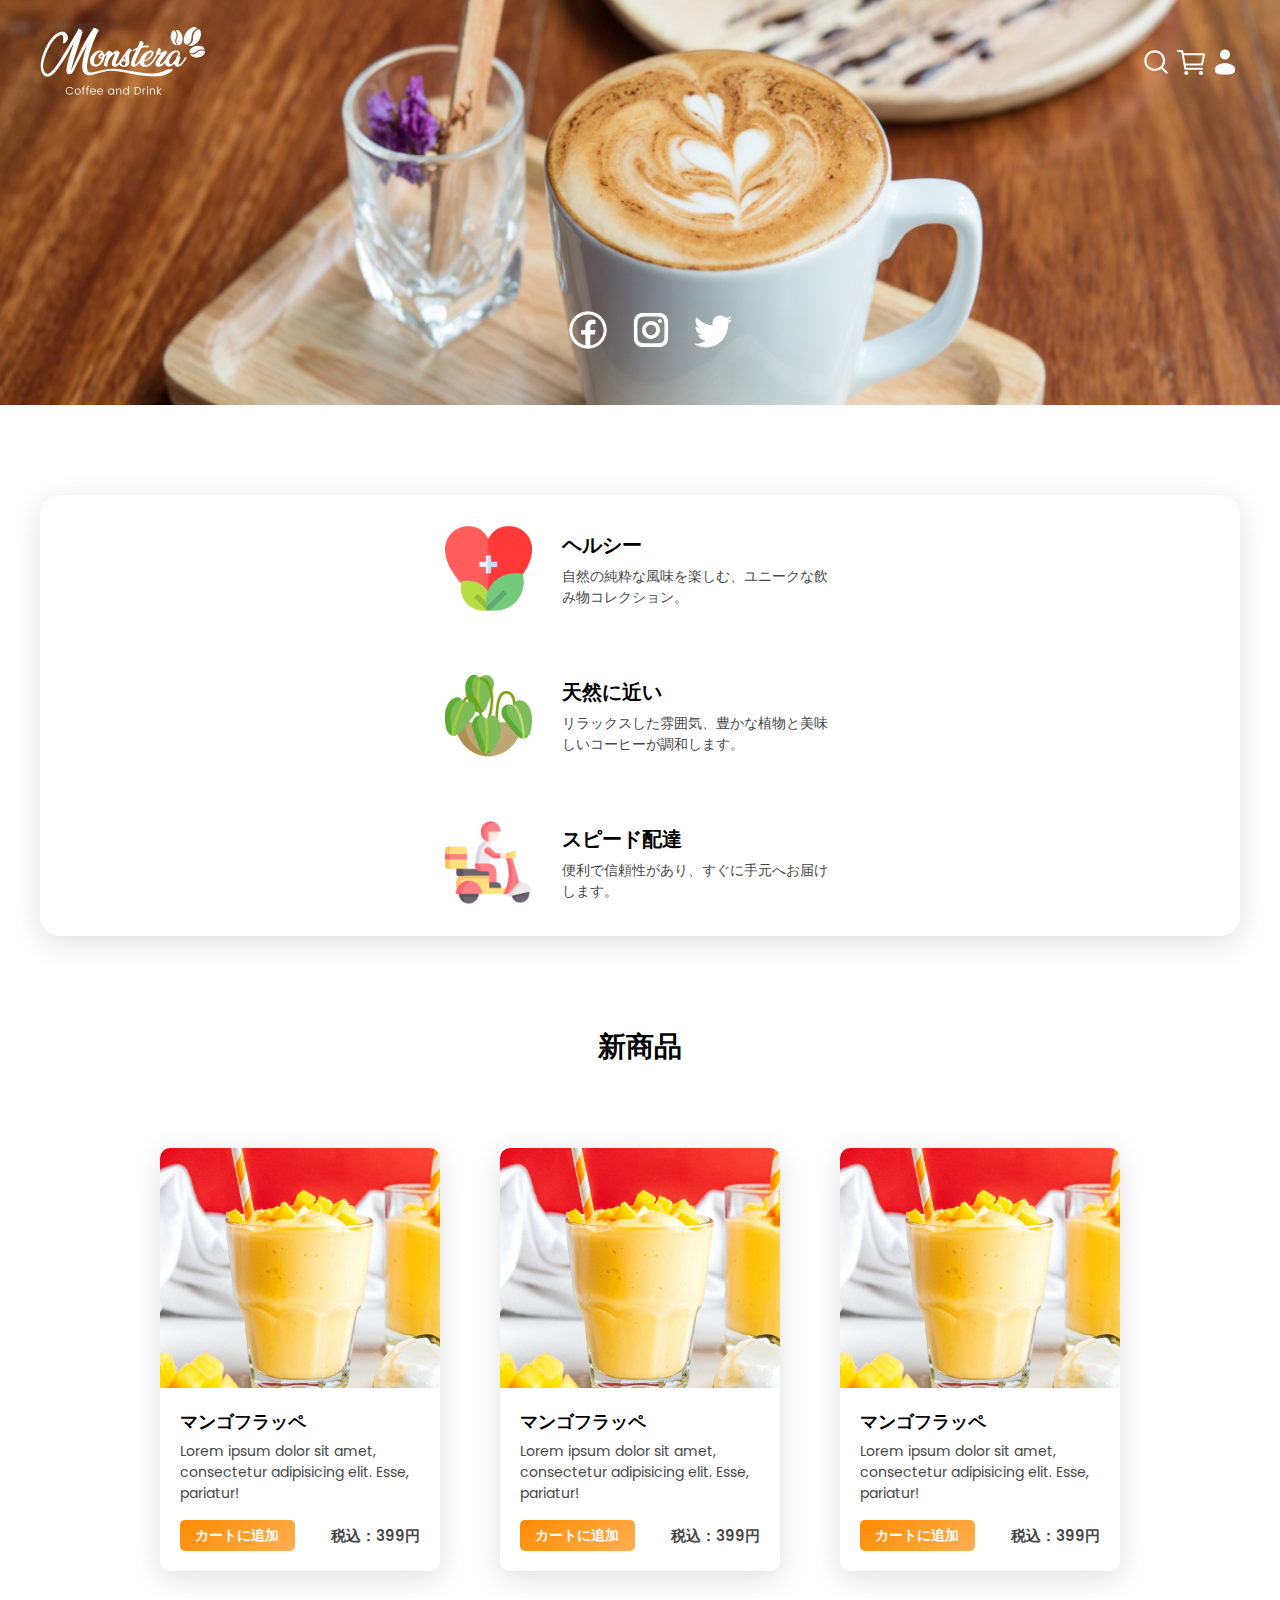
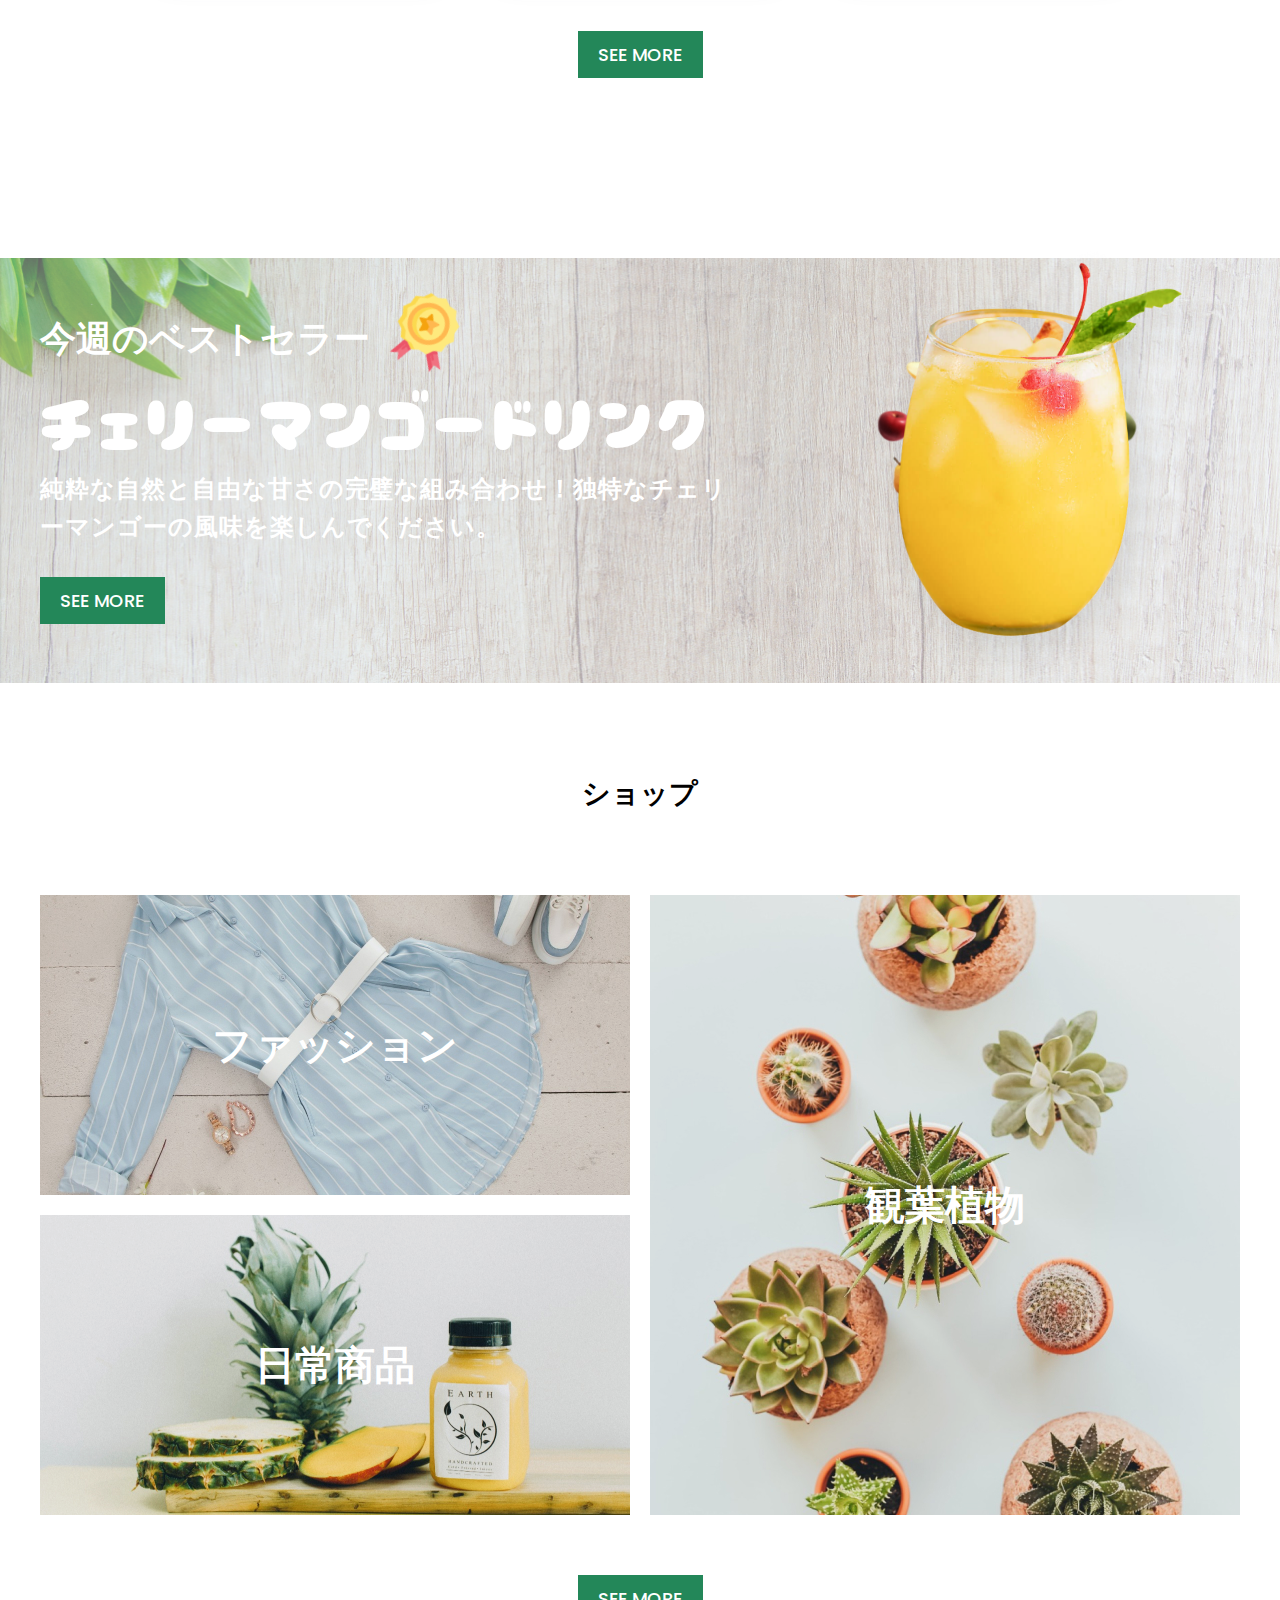
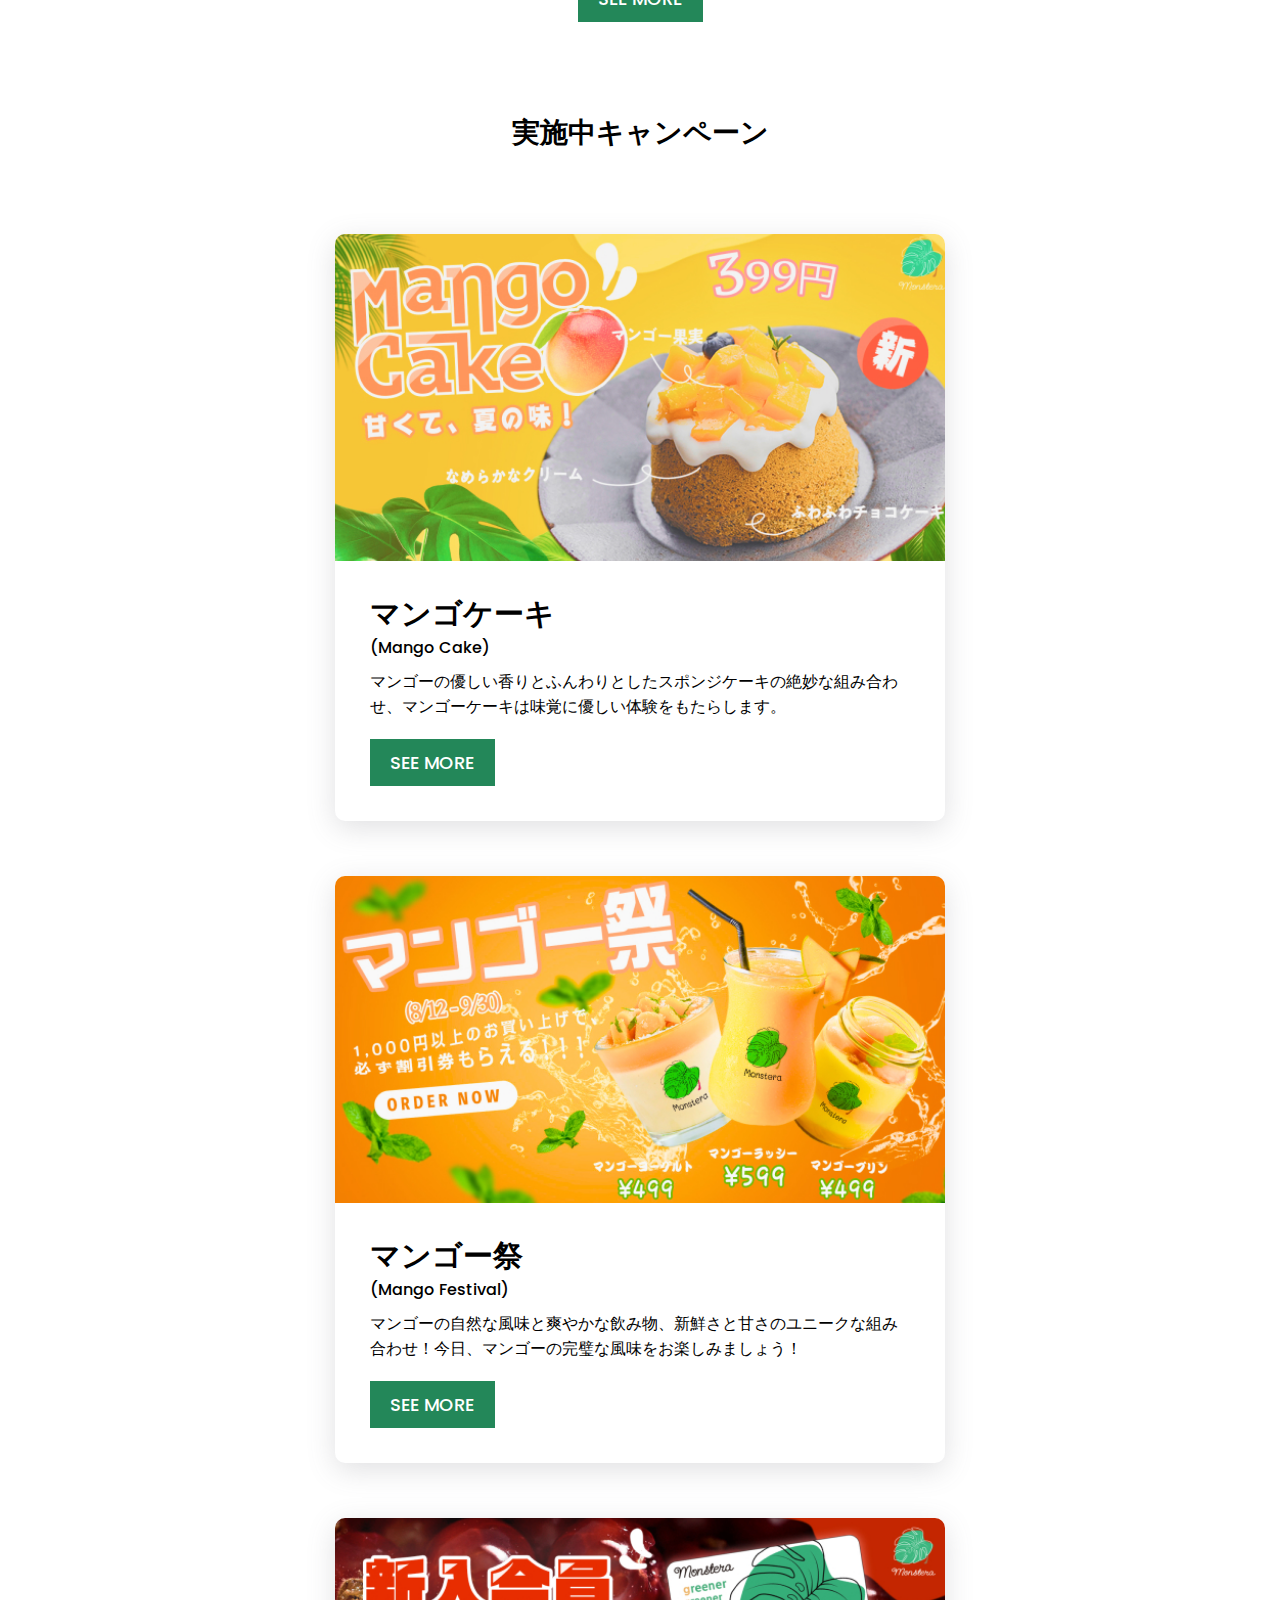
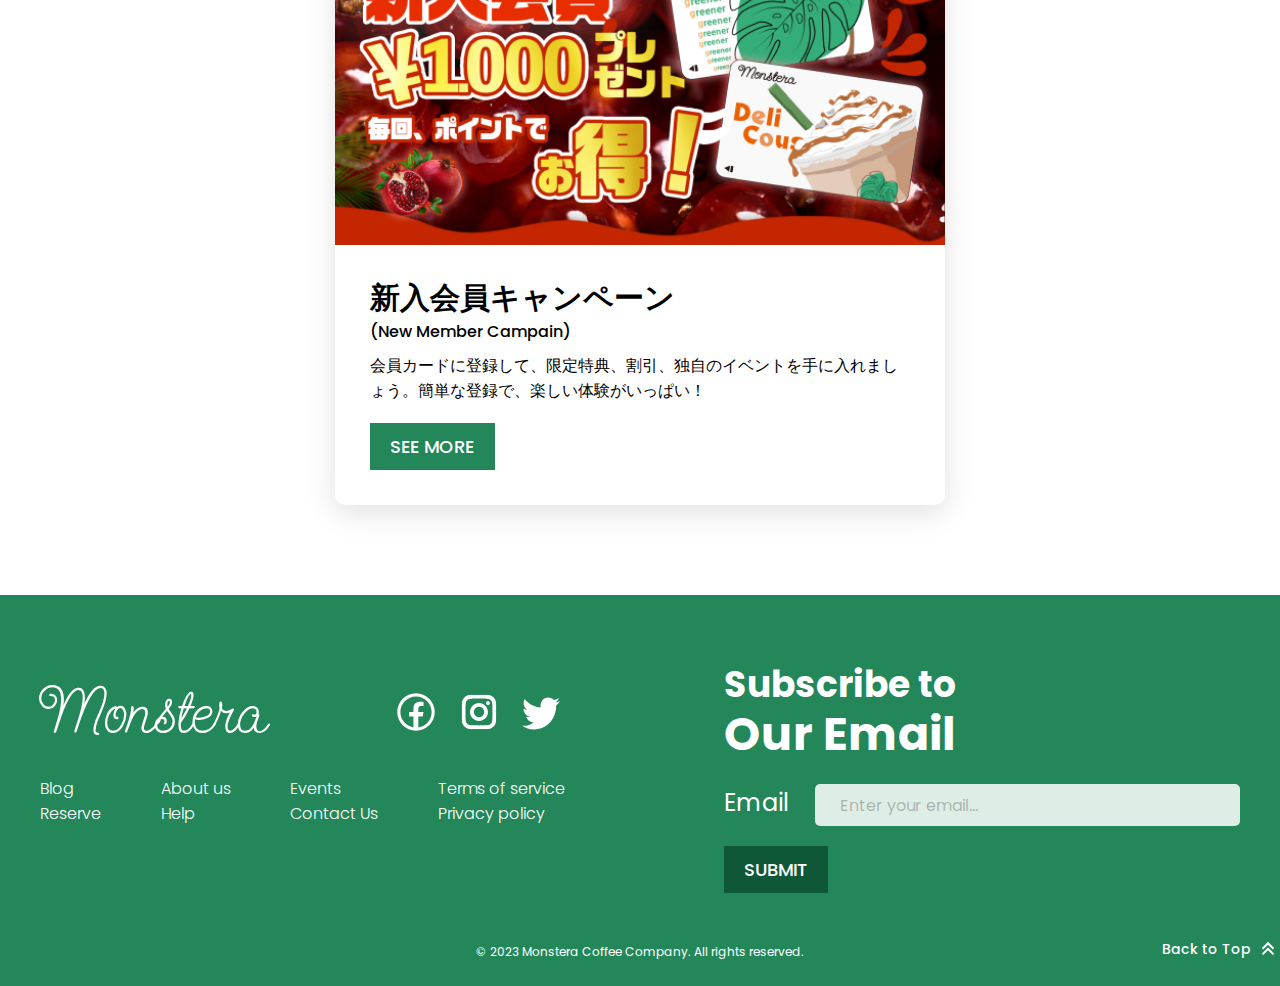
==== commit 4bddd25d: "m" ====
--- a/index.html
+++ b/index.html
@@ -82,10 +82,7 @@
             </div>
             <div class="header-top container">
                 <a href="./index.html">
-                    <div class="logo-box">
-                        <img srcset="images/logo-white.png 2.5x" alt="" class="header-logo">
-                        <p class="header-name">Monstera</p>
-                    </div>
+                    <img srcset="./images/textLogo--white.png 2x" alt="">
                 </a>
                 <nav>
                     <ul class="menu-list">
@@ -98,7 +95,7 @@
                     </ul>
                 </nav>
                 <div class="header-future">
-                    <div class="header-search">
+                    <div class="header-future-item header-search">
                         <svg xmlns="http://www.w3.org/2000/svg" width="32" height="32" viewBox="0 0 29 29" fill="none">
                             <path d="M24.1666 24.1667L19.2729 19.2729M19.2729 19.2729C20.0584 18.4874 20.6814 17.555 21.1065 16.5287C21.5316 15.5024 21.7504 14.4025 21.7504 13.2917C21.7504 12.1808 21.5316 11.0809 21.1065 10.0546C20.6814 9.02837 20.0584 8.09588 19.2729 7.31042C18.4874 6.52495 17.5549 5.90188 16.5287 5.47679C15.5024 5.05169 14.4025 4.8329 13.2917 4.8329C12.1808 4.8329 11.0809 5.05169 10.0546 5.47679C9.02836 5.90188 8.09587 6.52495 7.3104 7.31042C5.72407 8.89674 4.83289 11.0483 4.83289 13.2917C4.83289 15.5351 5.72407 17.6866 7.3104 19.2729C8.89673 20.8592 11.0482 21.7504 13.2917 21.7504C15.5351 21.7504 17.6866 20.8592 19.2729 19.2729Z" stroke="white" stroke-width="2" stroke-linecap="round" stroke-linejoin="round"/>
                         </svg>
@@ -113,7 +110,7 @@
                             </div>
                         </div>
                     </div>
-                    <div class="header-cart">
+                    <div class="header-future-item header-cart">
                         <svg xmlns="http://www.w3.org/2000/svg" width="28" height="25" viewBox="0 0 28 25" fill="none">
                             <path d="M9.35665 23.9808C9.93356 23.9808 10.4012 23.5131 10.4012 22.9362C10.4012 22.3593 9.93356 21.8916 9.35665 21.8916C8.77975 21.8916 8.31207 22.3593 8.31207 22.9362C8.31207 23.5131 8.77975 23.9808 9.35665 23.9808Z" stroke="white" stroke-width="2" stroke-linecap="round" stroke-linejoin="round"/>
                             <path d="M23.9808 23.9808C24.5577 23.9808 25.0254 23.5131 25.0254 22.9362C25.0254 22.3593 24.5577 21.8916 23.9808 21.8916C23.4039 21.8916 22.9362 22.3593 22.9362 22.9362C22.9362 23.5131 23.4039 23.9808 23.9808 23.9808Z" stroke="white" stroke-width="2" stroke-linecap="round" stroke-linejoin="round"/>
@@ -121,7 +118,7 @@
                             <path d="M8.31206 14.5796H24.5971C24.7179 14.5797 24.835 14.5379 24.9284 14.4613C25.0219 14.3848 25.0859 14.2782 25.1096 14.1598L26.9898 4.75855C27.005 4.68274 27.0032 4.60451 26.9844 4.5295C26.9657 4.4545 26.9306 4.38458 26.8815 4.32481C26.8325 4.26504 26.7708 4.21689 26.7009 4.18385C26.631 4.15081 26.5547 4.1337 26.4773 4.13376H6.2229" stroke="white" stroke-width="2" stroke-linecap="round" stroke-linejoin="round"/>
                         </svg>
                     </div>
-                    <div class="header-user">
+                    <div class="header-future-item header-user">
                         <svg xmlns="http://www.w3.org/2000/svg" width="30" height="30" viewBox="0 0 28 28" fill="none">
                             <path d="M14 11.6667C16.5774 11.6667 18.6667 9.57732 18.6667 6.99999C18.6667 4.42267 16.5774 2.33333 14 2.33333C11.4227 2.33333 9.33337 4.42267 9.33337 6.99999C9.33337 9.57732 11.4227 11.6667 14 11.6667Z" fill="white"/>
                             <path d="M23.3334 20.4167C23.3334 23.3158 23.3334 25.6667 14 25.6667C4.66669 25.6667 4.66669 23.3158 4.66669 20.4167C4.66669 17.5175 8.84569 15.1667 14 15.1667C19.1544 15.1667 23.3334 17.5175 23.3334 20.4167Z" fill="white"/>
@@ -258,7 +255,7 @@
                         </div>
                     </div>
                 </div>
-                <button class="more-btn main-btn" onclick="location.href='#'">
+                <button class="more-btn main-btn" onclick="location.href='./menu.html'">
                     <p>SEE MORE</p>
                     <img srcset="images/right-arrow.png 2x" alt="" class="right-arrow">
                 </button>
@@ -272,7 +269,7 @@
                         </div>
                         <div class="best-title">チェリーマンゴードリンク</div>
                         <p class="best-desc">純粋な自然と自由な甘さの完璧な組み合わせ！独特なチェリーマンゴーの風味を楽しんでください。</p>
-                        <button class="best-btn more-btn main-btn" onclick="location.href='#'">
+                        <button class="best-btn more-btn main-btn" onclick="location.href='./menu.html'">
                             <p>SEE MORE</p>
                             <img srcset="images/right-arrow.png 2x" alt="" class="right-arrow">
                         </button>
@@ -301,7 +298,7 @@
                         <div class="shop-img-wrap"><img srcset="images/home/shop-plant.jpg 2x" alt="" class="shop-img"></div>
                     </div>
                 </div>
-                <button class="more-btn main-btn" onclick="location.href='#'">
+                <button class="more-btn main-btn" onclick="location.href='./shop.html'">
                     <p>SEE MORE</p>
                     <img srcset="images/right-arrow.png 2x" alt="" class="right-arrow">
                 </button>
@@ -321,7 +318,7 @@
                                 <p class="campain-sub">(Mango Cake)</p>
                                 <p class="campain-desc">マンゴーの優しい香りとふんわりとしたスポンジケーキの絶妙な組み合わせ、マンゴーケーキは味覚に優しい体験をもたらします。</p>
                             </div>
-                            <button class="best-btn more-btn main-btn" onclick="location.href='#'">
+                            <button class="best-btn more-btn main-btn" onclick="location.href='./news.html'">
                                 <p>SEE MORE</p>
                                 <img srcset="images/right-arrow.png 2x" alt="" class="right-arrow">
                             </button>
@@ -337,7 +334,7 @@
                                 <p class="campain-sub">(Mango Festival)</p>
                                 <p class="campain-desc">マンゴーの自然な風味と爽やかな飲み物、新鮮さと甘さのユニークな組み合わせ！今日、マンゴーの完璧な風味をお楽しみましょう！</p>
                             </div>
-                            <button class="campain-btn-2 more-btn main-btn" onclick="location.href='#'">
+                            <button class="campain-btn-2 more-btn main-btn" onclick="location.href='./news.html'">
                                 <p>SEE MORE</p>
                                 <img srcset="images/right-arrow.png 2x" alt="" class="right-arrow">
                             </button>
@@ -353,7 +350,7 @@
                                 <p class="campain-sub">(New Member Campain)</p>
                                 <p class="campain-desc">会員カードに登録して、限定特典、割引、独自のイベントを手に入れましょう。簡単な登録で、楽しい体験がいっぱい！</p>
                             </div>
-                            <button class="best-btn more-btn main-btn" onclick="location.href='#'">
+                            <button class="best-btn more-btn main-btn" onclick="location.href='./news.html'">
                                 <p>SEE MORE</p>
                                 <img srcset="images/right-arrow.png 2x" alt="" class="right-arrow">
                             </button>
--- a/css/home-style.css
+++ b/css/home-style.css
@@ -163,20 +163,14 @@
   z-index: 100;
 }
 .header .logo-box {
-  display: flex;
-  align-items: center;
-  gap: 20px;
   color: #FFF;
-  font-family: "Send Flowers", sans-serif;
-  font-size: 40px;
-  font-style: normal;
-  font-weight: 400;
-  line-height: normal;
 }
 .header-future {
   display: flex;
   align-items: center;
-  gap: 28px;
+}
+.header-future-item {
+  margin-left: 20px;
 }
 .header-bottom {
   width: 100%;
@@ -302,7 +296,9 @@
 .sns-list {
   display: flex;
   align-items: center;
-  gap: 20px;
+}
+.sns-list a {
+  margin-left: 20px;
 }
 
 .menu-list {
@@ -481,6 +477,23 @@
   fill: #78ffc0;
 }
 
+@media screen and (max-width: 1536px) {
+  .header {
+    height: 45vh;
+  }
+  .header-bottom-content {
+    display: none;
+  }
+  .header .sns-list {
+    margin: 0 auto;
+  }
+  .header nav {
+    display: none;
+  }
+  .header-future-item {
+    margin-left: 5px;
+  }
+}
 .global-main {
   padding: 30px 35px;
   background: rgb(255, 255, 255);
@@ -500,6 +513,7 @@
 
 .header-dark-active {
   opacity: 1;
+  z-index: 500;
 }
 
 .login-active {
@@ -691,6 +705,7 @@
   border-radius: 20px;
   box-shadow: rgba(100, 100, 111, 0.2) 0px 7px 29px 0px;
   min-height: 150px;
+  flex-direction: row;
 }
 
 .merit-item {
@@ -698,6 +713,7 @@
   align-items: center;
   padding: 30px;
   gap: 30px;
+  flex-direction: row;
 }
 
 .merit-title {
@@ -718,6 +734,17 @@
   background-color: rgba(0, 0, 0, 0.1);
 }
 
+@media screen and (max-width: 1536px) {
+  .merit-container {
+    flex-direction: column;
+  }
+  .merit-line {
+    display: none;
+  }
+  .merit-item {
+    max-width: 450px;
+  }
+}
 .new-wrap {
   display: flex;
   align-items: center;
@@ -971,8 +998,8 @@
   box-shadow: rgba(100, 100, 111, 0.2) 0px 7px 29px 0px;
   overflow: hidden;
   max-width: 996px;
-  max-height: 327px;
   transition: 0.3s;
+  flex-direction: row;
 }
 .campain-item:nth-child(2) {
   flex-direction: row-reverse;
@@ -1021,6 +1048,27 @@
   font-weight: 400;
 }
 
+@media screen and (max-width: 1536px) {
+  .campain-item {
+    flex-direction: column;
+  }
+  .campain-item:nth-child(2) {
+    flex-direction: column;
+    text-align: left;
+  }
+  .campain-item:nth-child(2) .campain-btn-2 {
+    margin-left: 0;
+  }
+  .campain-img {
+    height: 625px;
+  }
+  .campain-content {
+    max-width: 600px;
+  }
+  .campain button {
+    margin-top: 20px;
+  }
+}
 .footer {
   background-color: #238759;
   padding: 65px 0 25px;
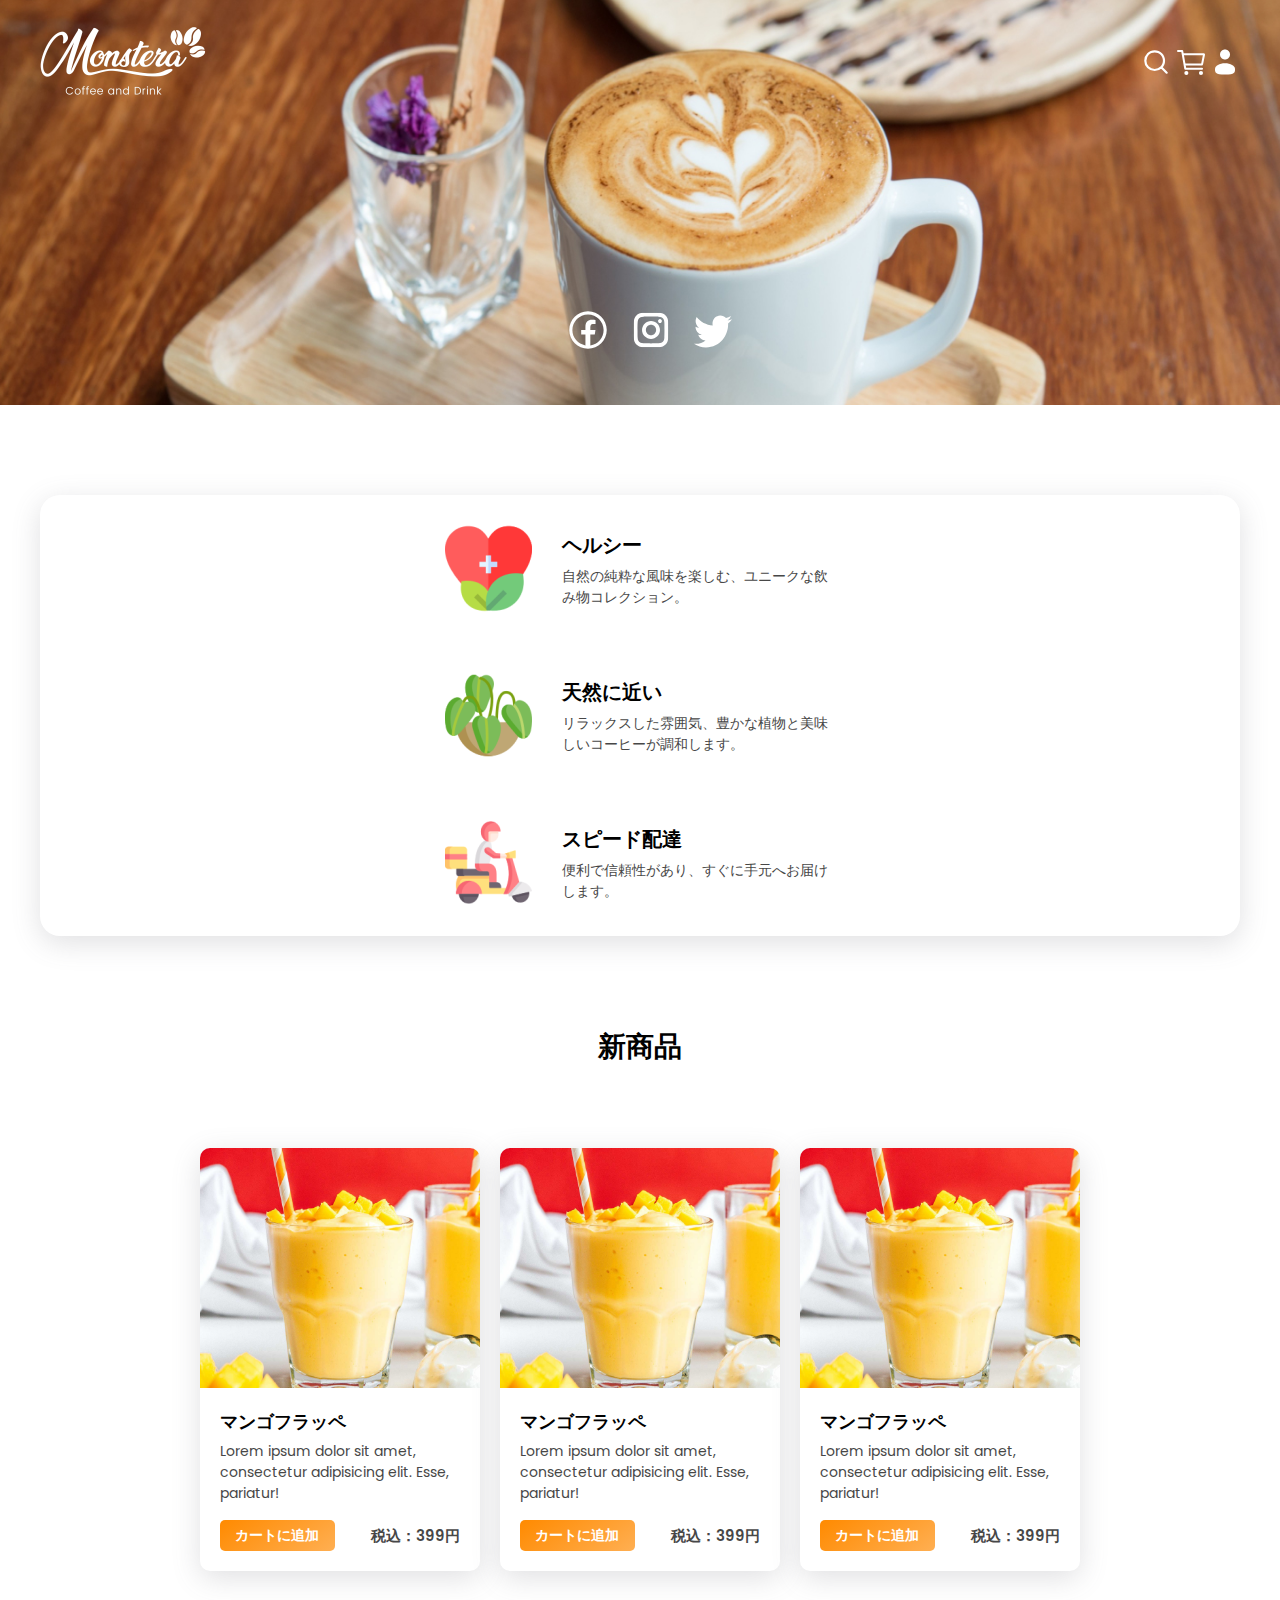
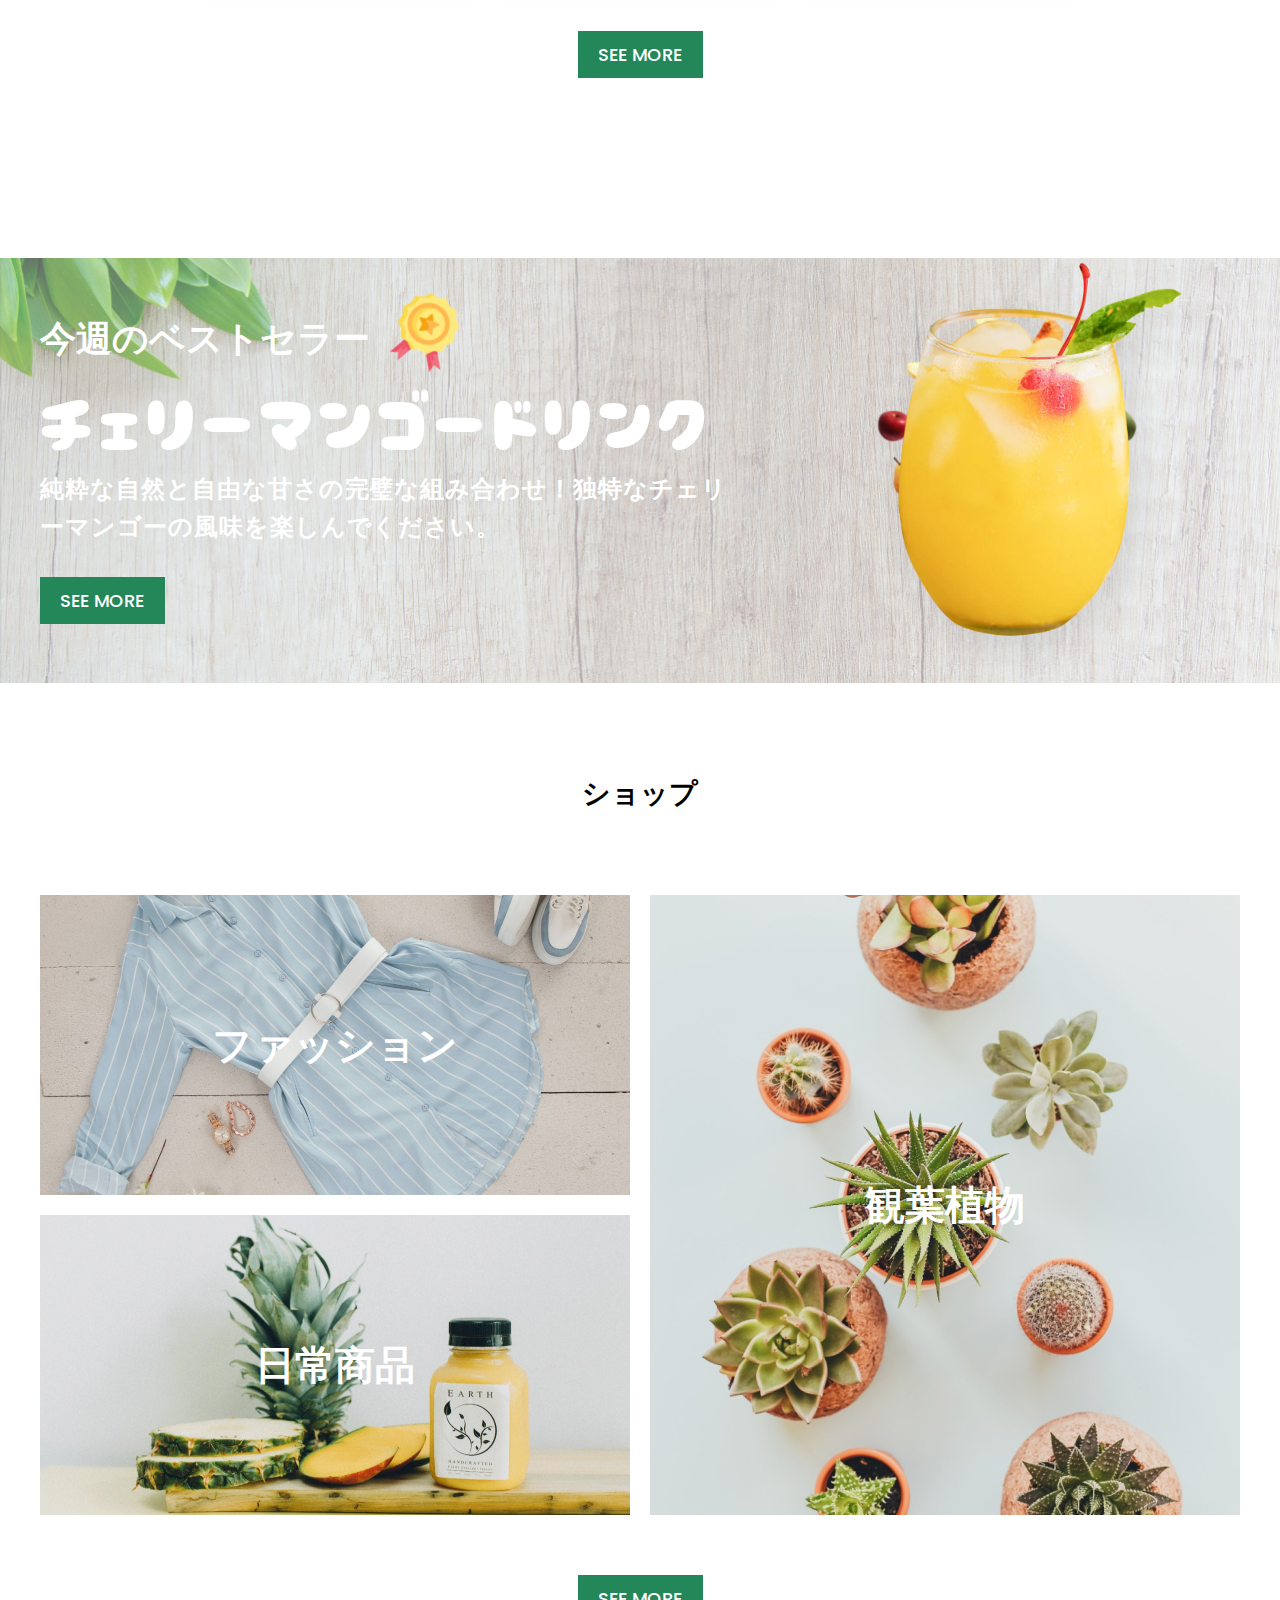
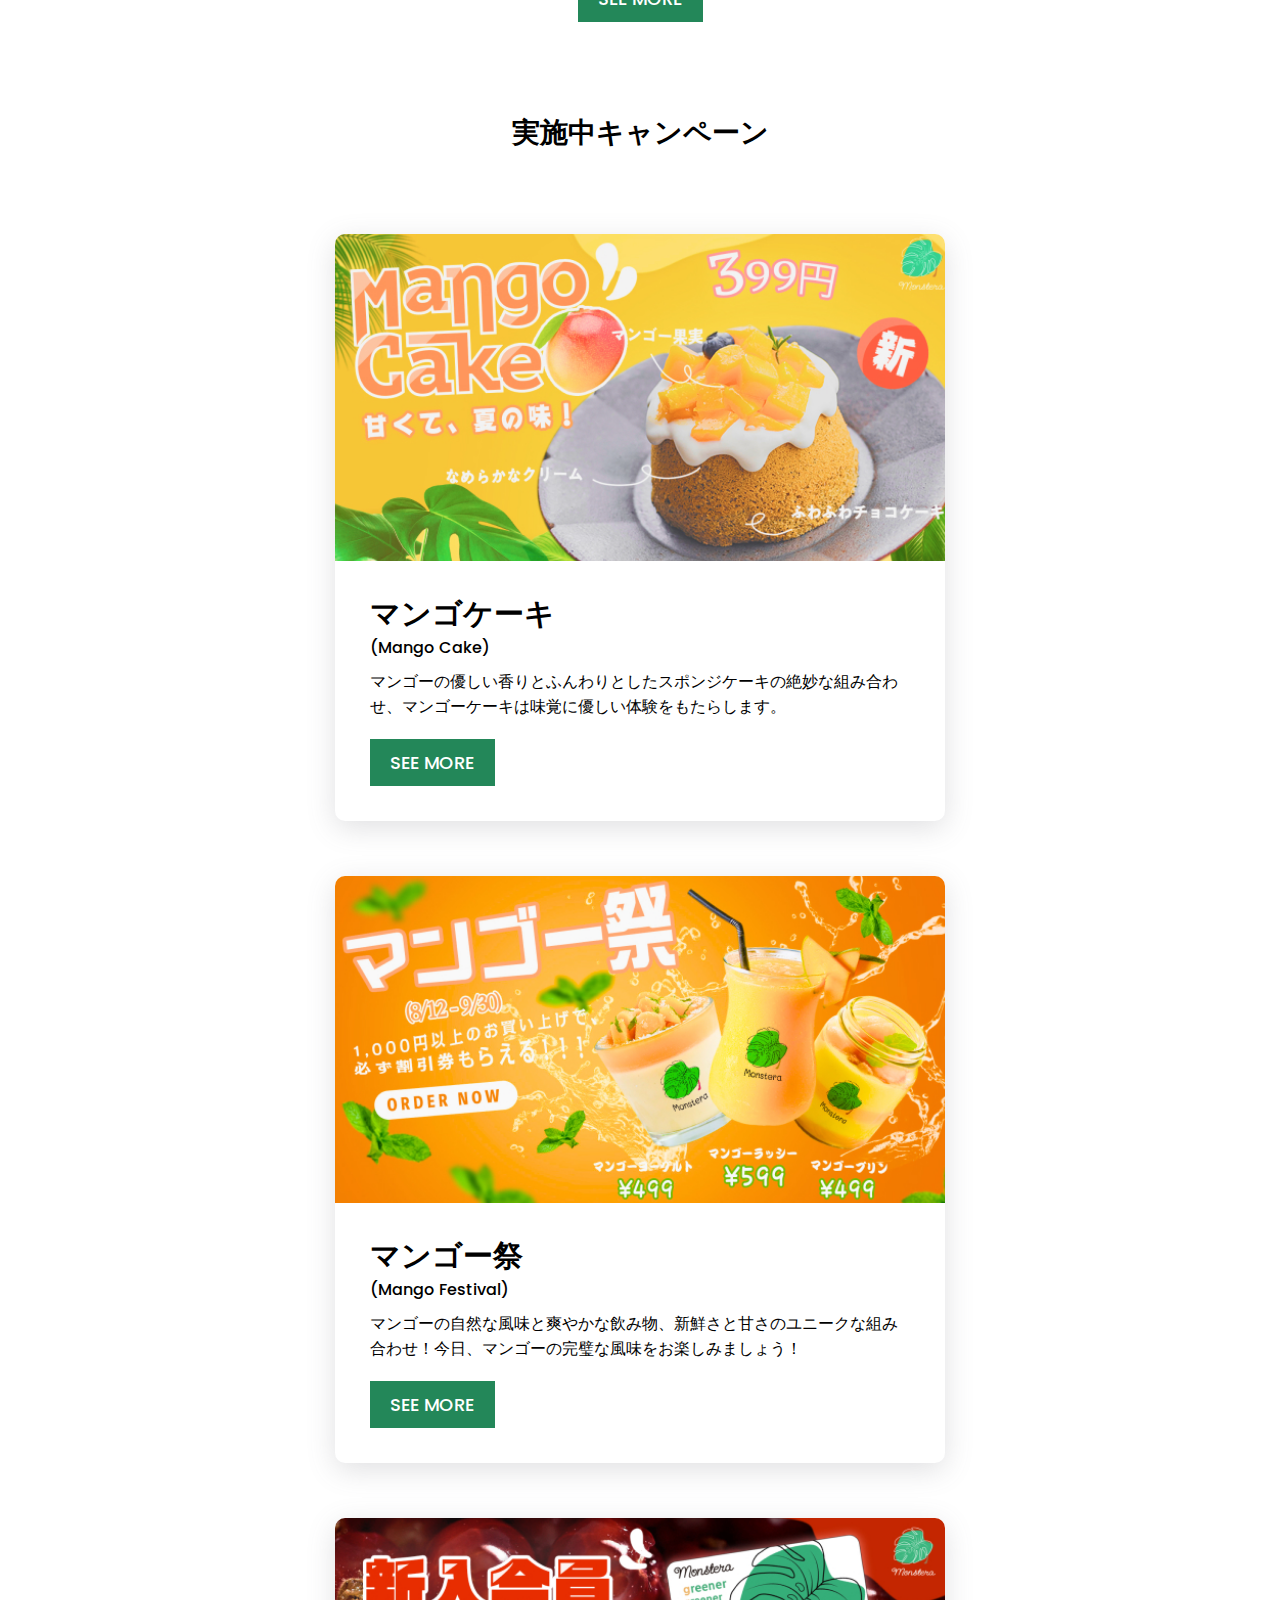
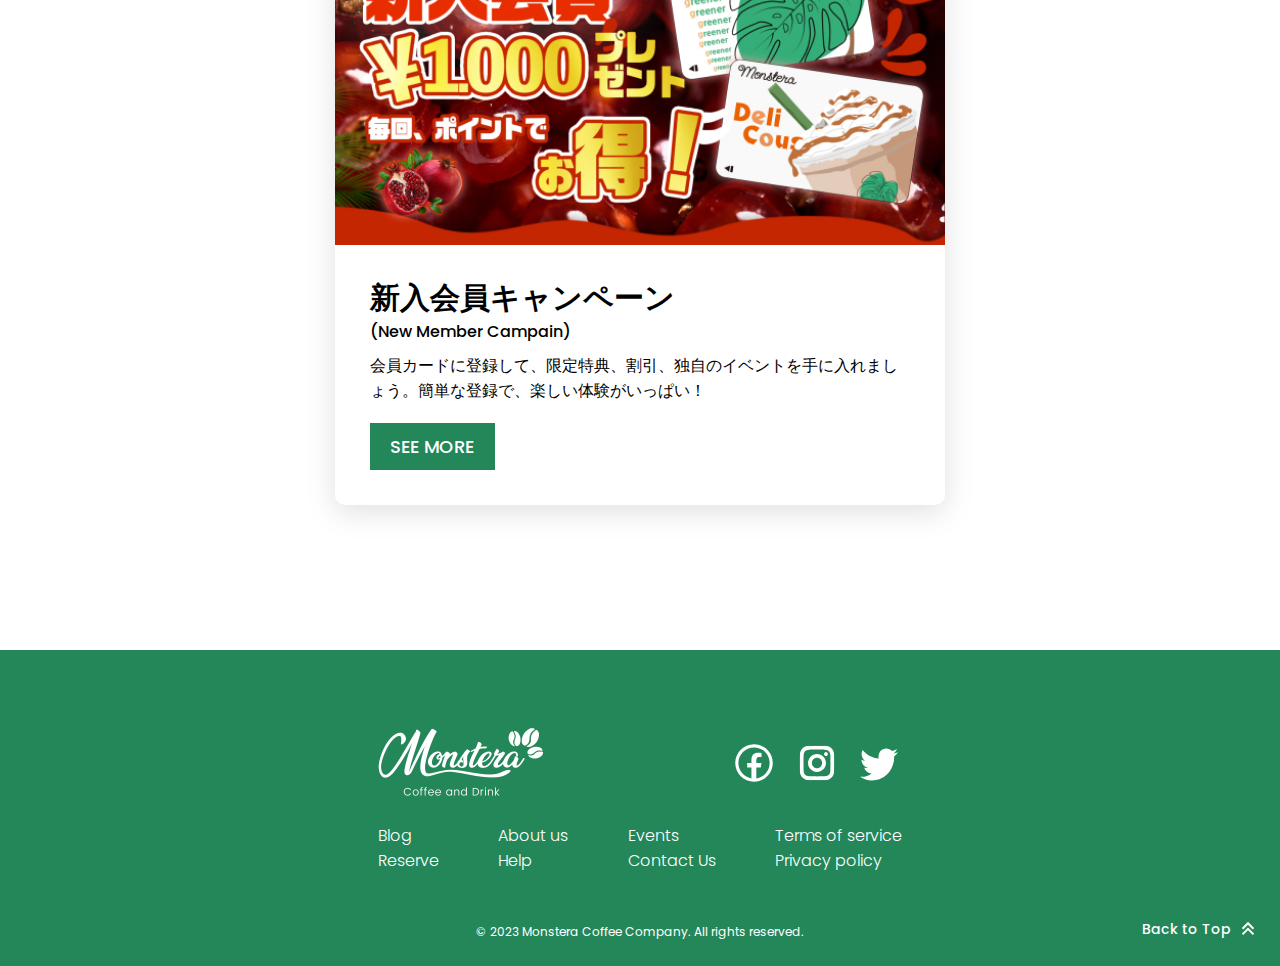
==== commit c6c5d986: "n" ====
--- a/index.html
+++ b/index.html
@@ -364,7 +364,7 @@
                 <div class="footer-main">
                     <div class="footer-content">
                         <div class="footer-top">
-                            <p class="footer-name">Monstera</p>
+                            <img srcset="images/textLogo--white.png 2x" alt="">
                             <div class="sns-list">
                                 <a class="facebook" href="#">
                                     <svg xmlns="http://www.w3.org/2000/svg" width="50" height="50" viewBox="0 0 34 34" fill="none">
--- a/css/home-style.css
+++ b/css/home-style.css
@@ -749,17 +749,19 @@
   display: flex;
   align-items: center;
   justify-content: center;
-  gap: 60px;
   flex-wrap: wrap;
-  margin-bottom: 60px;
+  margin-bottom: 0;
+  margin-right: 60px;
 }
 
 .new-item {
+  margin-left: 60px;
   background-color: #fff;
   border-radius: 10px;
   overflow: hidden;
   width: 280px;
   box-shadow: rgba(100, 100, 111, 0.2) 0px 7px 29px 0px;
+  margin-bottom: 60px;
 }
 .new-item:hover .new-img img {
   transform: scale(1.1);
@@ -854,6 +856,16 @@
   font-weight: 600;
 }
 
+@media screen and (max-width: 1536px) {
+  .new-wrap {
+    margin-right: 20px;
+    margin-bottom: 40px;
+  }
+  .new-item {
+    margin-left: 20px;
+    margin-bottom: 20px;
+  }
+}
 .best {
   margin: 180px 0 90px;
   background: url("../images/home/best-bg.jpg"), rgba(0, 0, 0, 0.25);
@@ -990,7 +1002,6 @@
   display: flex;
   flex-direction: column;
   align-items: center;
-  gap: 55px;
 }
 .campain-item {
   display: flex;
@@ -998,6 +1009,7 @@
   box-shadow: rgba(100, 100, 111, 0.2) 0px 7px 29px 0px;
   overflow: hidden;
   max-width: 996px;
+  margin-bottom: 55px;
   transition: 0.3s;
   flex-direction: row;
 }
@@ -1169,4 +1181,16 @@
   text-align: center;
 }
 
+@media screen and (max-width: 1536px) {
+  .footer-subs {
+    display: none;
+  }
+  .footer-content {
+    margin: 0 auto;
+  }
+  .footer-to-top {
+    right: 20px;
+  }
+}
+
 /*# sourceMappingURL=home-style.css.map */
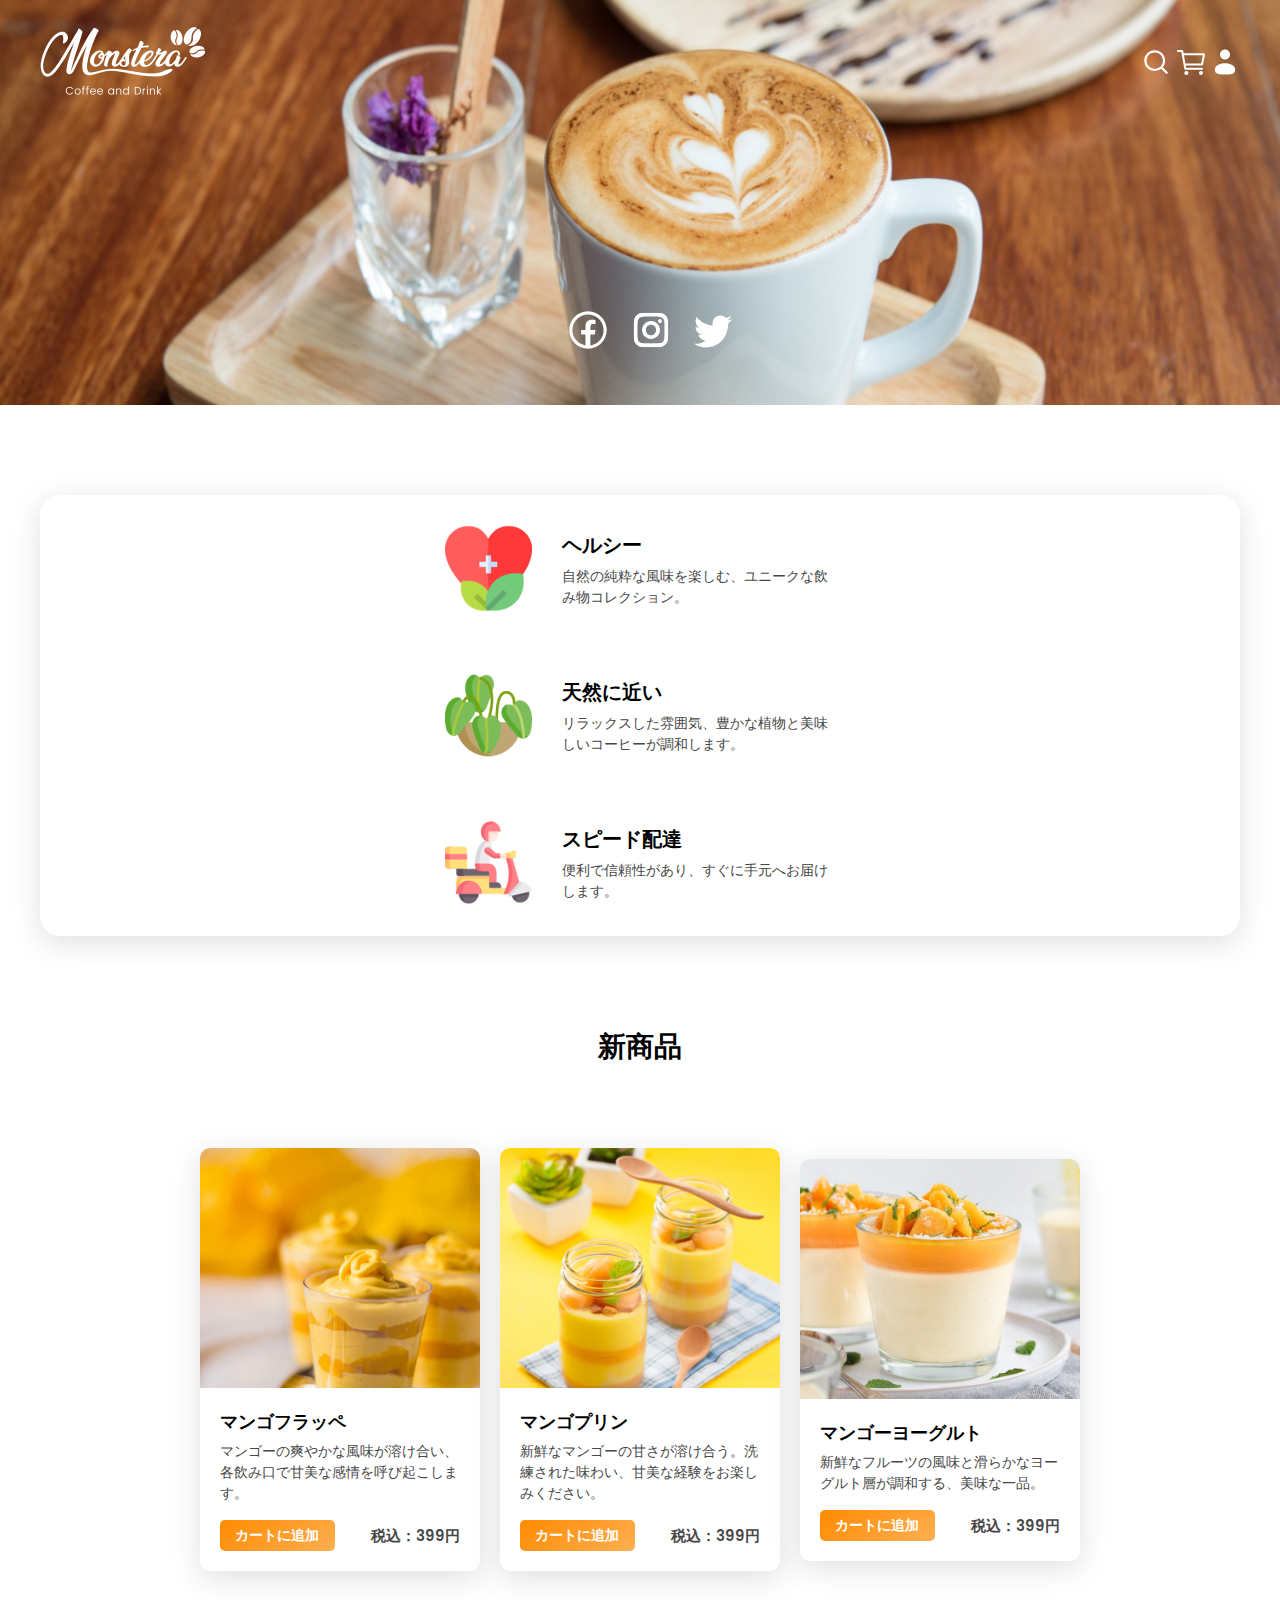
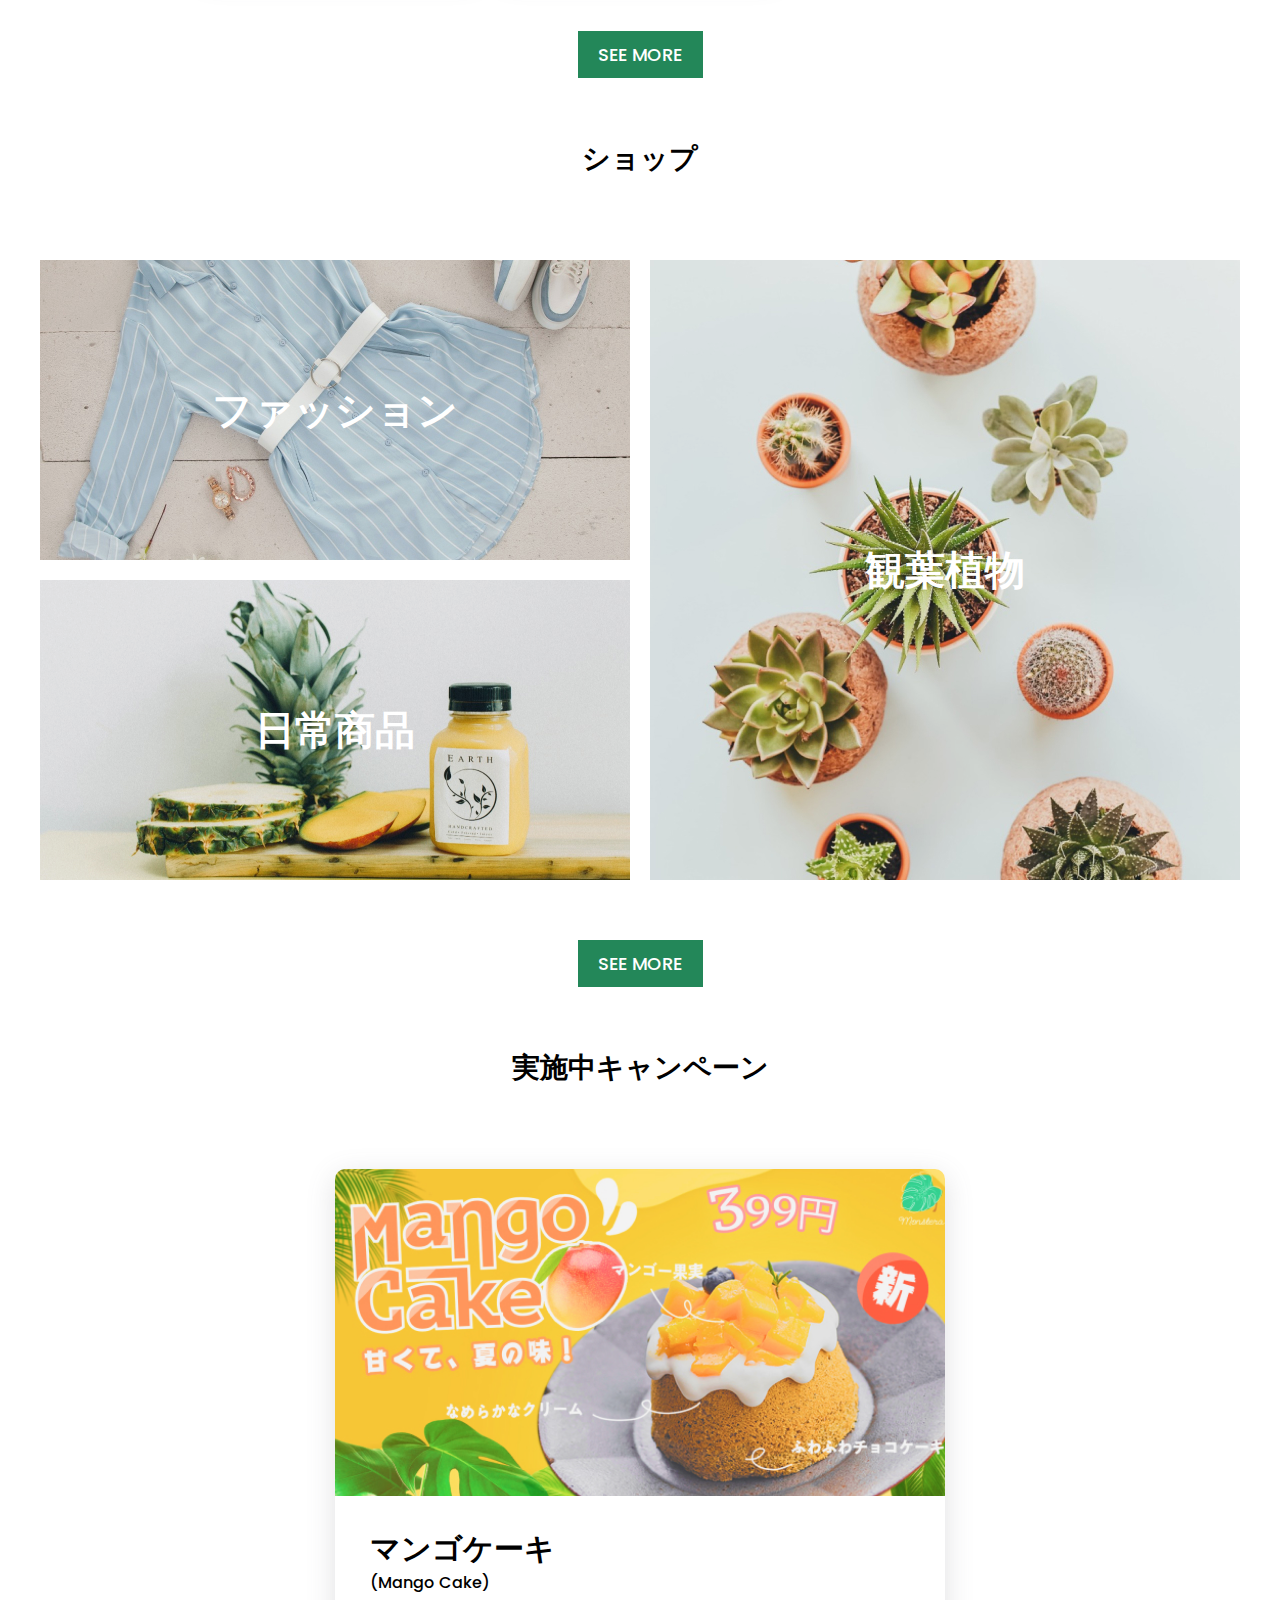
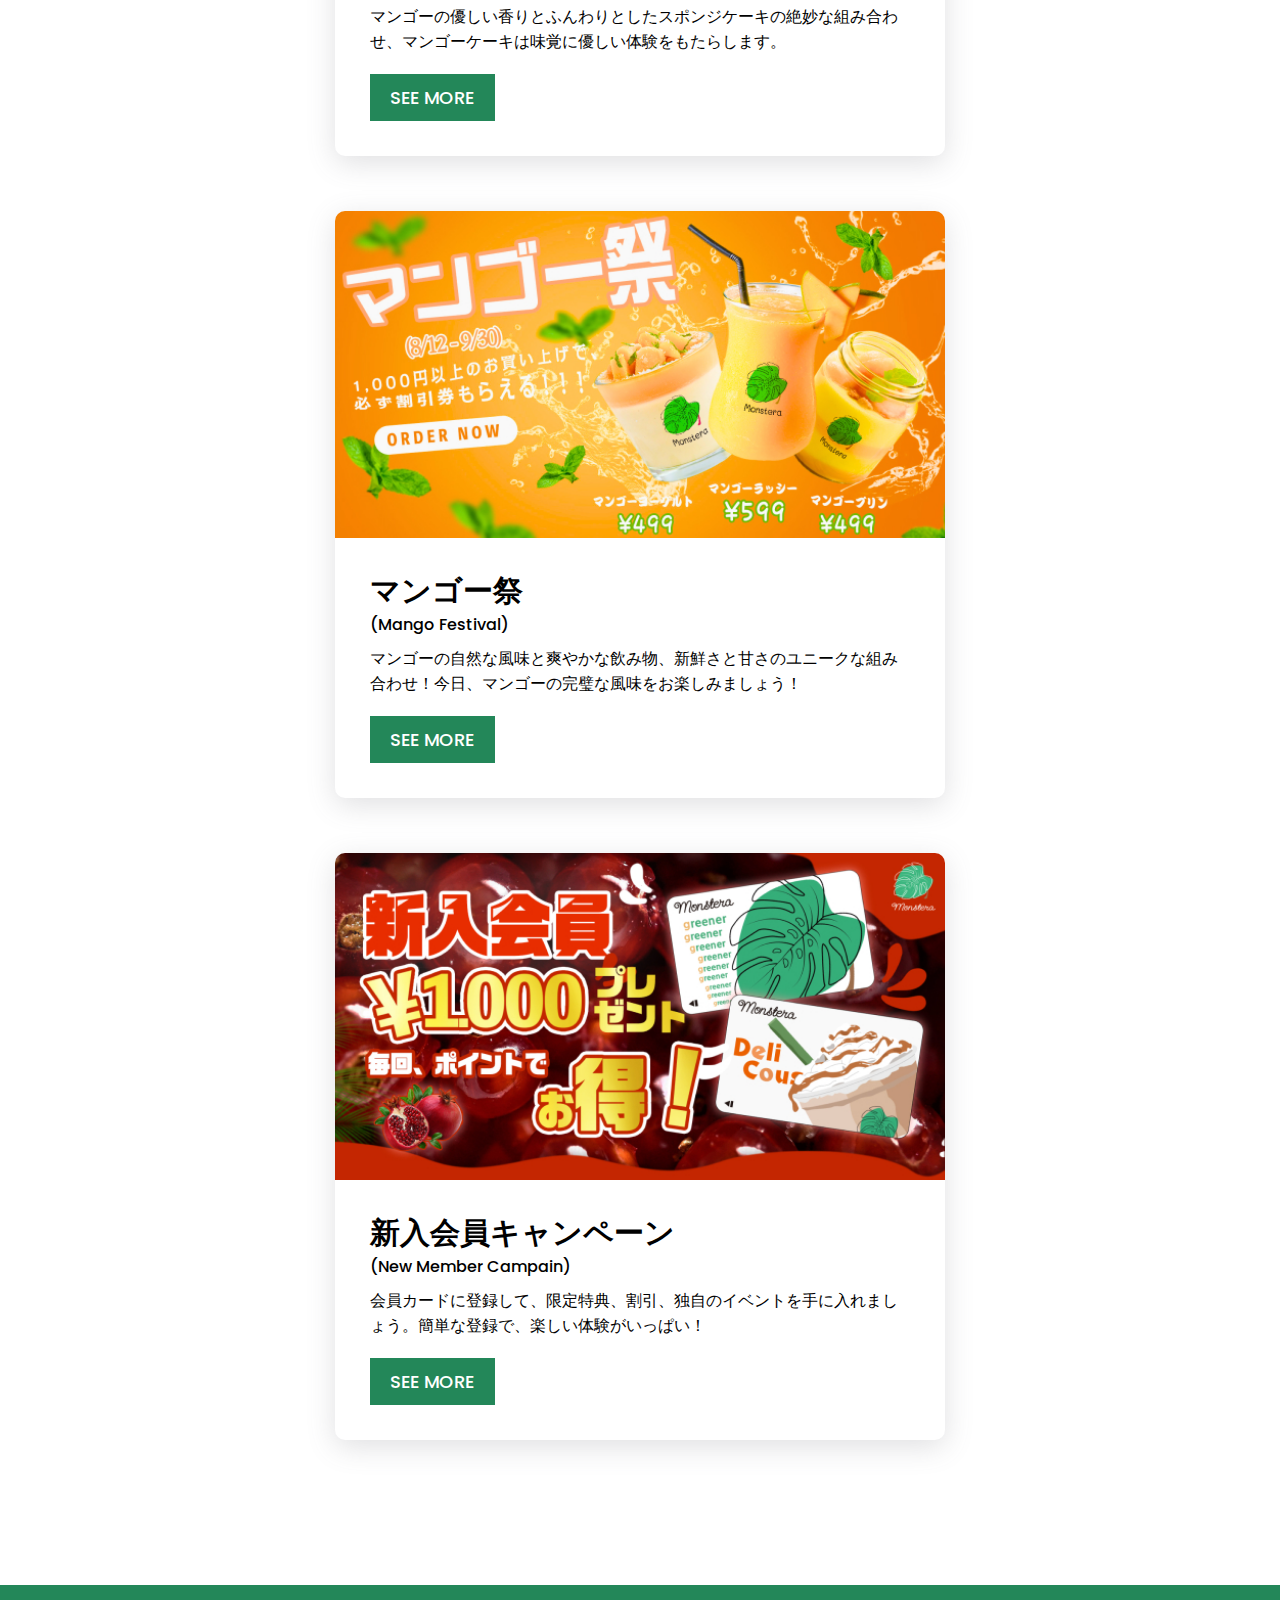
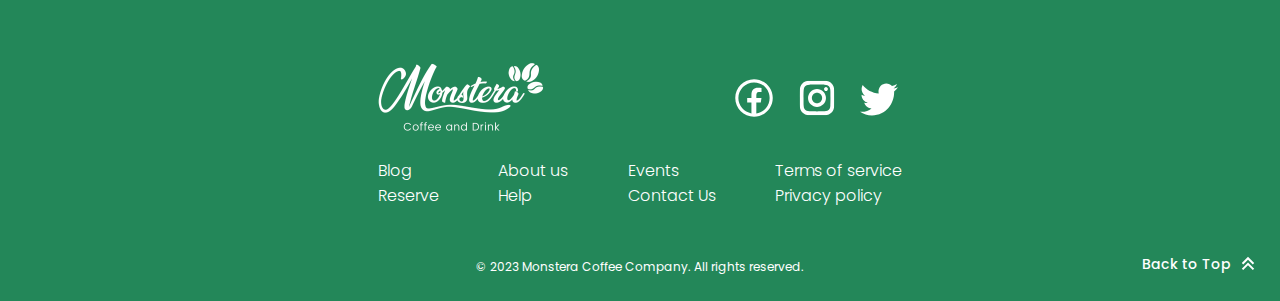
==== commit 2750d92b: "a" ====
--- a/index.html
+++ b/index.html
@@ -204,7 +204,7 @@
                         </div>
                         <div class="new-content">
                             <p class="new-title">マンゴフラッペ</p>
-                            <p class="new-desc">Lorem ipsum dolor sit amet, consectetur adipisicing elit. Esse, pariatur!</p>
+                            <p class="new-desc">マンゴーの爽やかな風味が溶け合い、各飲み口で甘美な感情を呼び起こします。</p>
                             <div class="new-future">
                                 <button class="new-btn">
                                     <p class="new-add">カートに追加</p>
@@ -218,11 +218,11 @@
                     </div>
                     <div class="new-item">
                         <div class="new-img">
-                            <img srcset="images/home/new1.png 2x" alt="">
+                            <img srcset="images/home/new2.png 2x" alt="">
                         </div>
                         <div class="new-content">
-                            <p class="new-title">マンゴフラッペ</p>
-                            <p class="new-desc">Lorem ipsum dolor sit amet, consectetur adipisicing elit. Esse, pariatur!</p>
+                            <p class="new-title">マンゴプリン</p>
+                            <p class="new-desc"> 新鮮なマンゴーの甘さが溶け合う。洗練された味わい、甘美な経験をお楽しみください。</p>
                             <div class="new-future">
                                 <button class="new-btn">
                                     <p class="new-add">カートに追加</p>
@@ -236,11 +236,11 @@
                     </div>
                     <div class="new-item">
                         <div class="new-img">
-                            <img srcset="images/home/new1.png 2x" alt="">
+                            <img srcset="images/home/new3.png 2x" alt="">
                         </div>
                         <div class="new-content">
-                            <p class="new-title">マンゴフラッペ</p>
-                            <p class="new-desc">Lorem ipsum dolor sit amet, consectetur adipisicing elit. Esse, pariatur!</p>
+                            <p class="new-title">マンゴーヨーグルト</p>
+                            <p class="new-desc">新鮮なフルーツの風味と滑らかなヨーグルト層が調和する、美味な一品。</p>
                             <div class="new-future">
                                 <a href="#">
                                     <button class="new-btn">
--- a/css/home-style.css
+++ b/css/home-style.css
@@ -130,6 +130,17 @@
   width: 100%;
 }
 
+@media screen and (max-width: 1536px) {
+  .best {
+    display: none;
+  }
+  .new, .shop, .campain {
+    margin-bottom: 60px;
+  }
+  .new:hover .main-title h2::before, .shop:hover .main-title h2::before, .campain:hover .main-title h2::before {
+    width: 100%;
+  }
+}
 .header {
   width: 100%;
   height: 100vh;
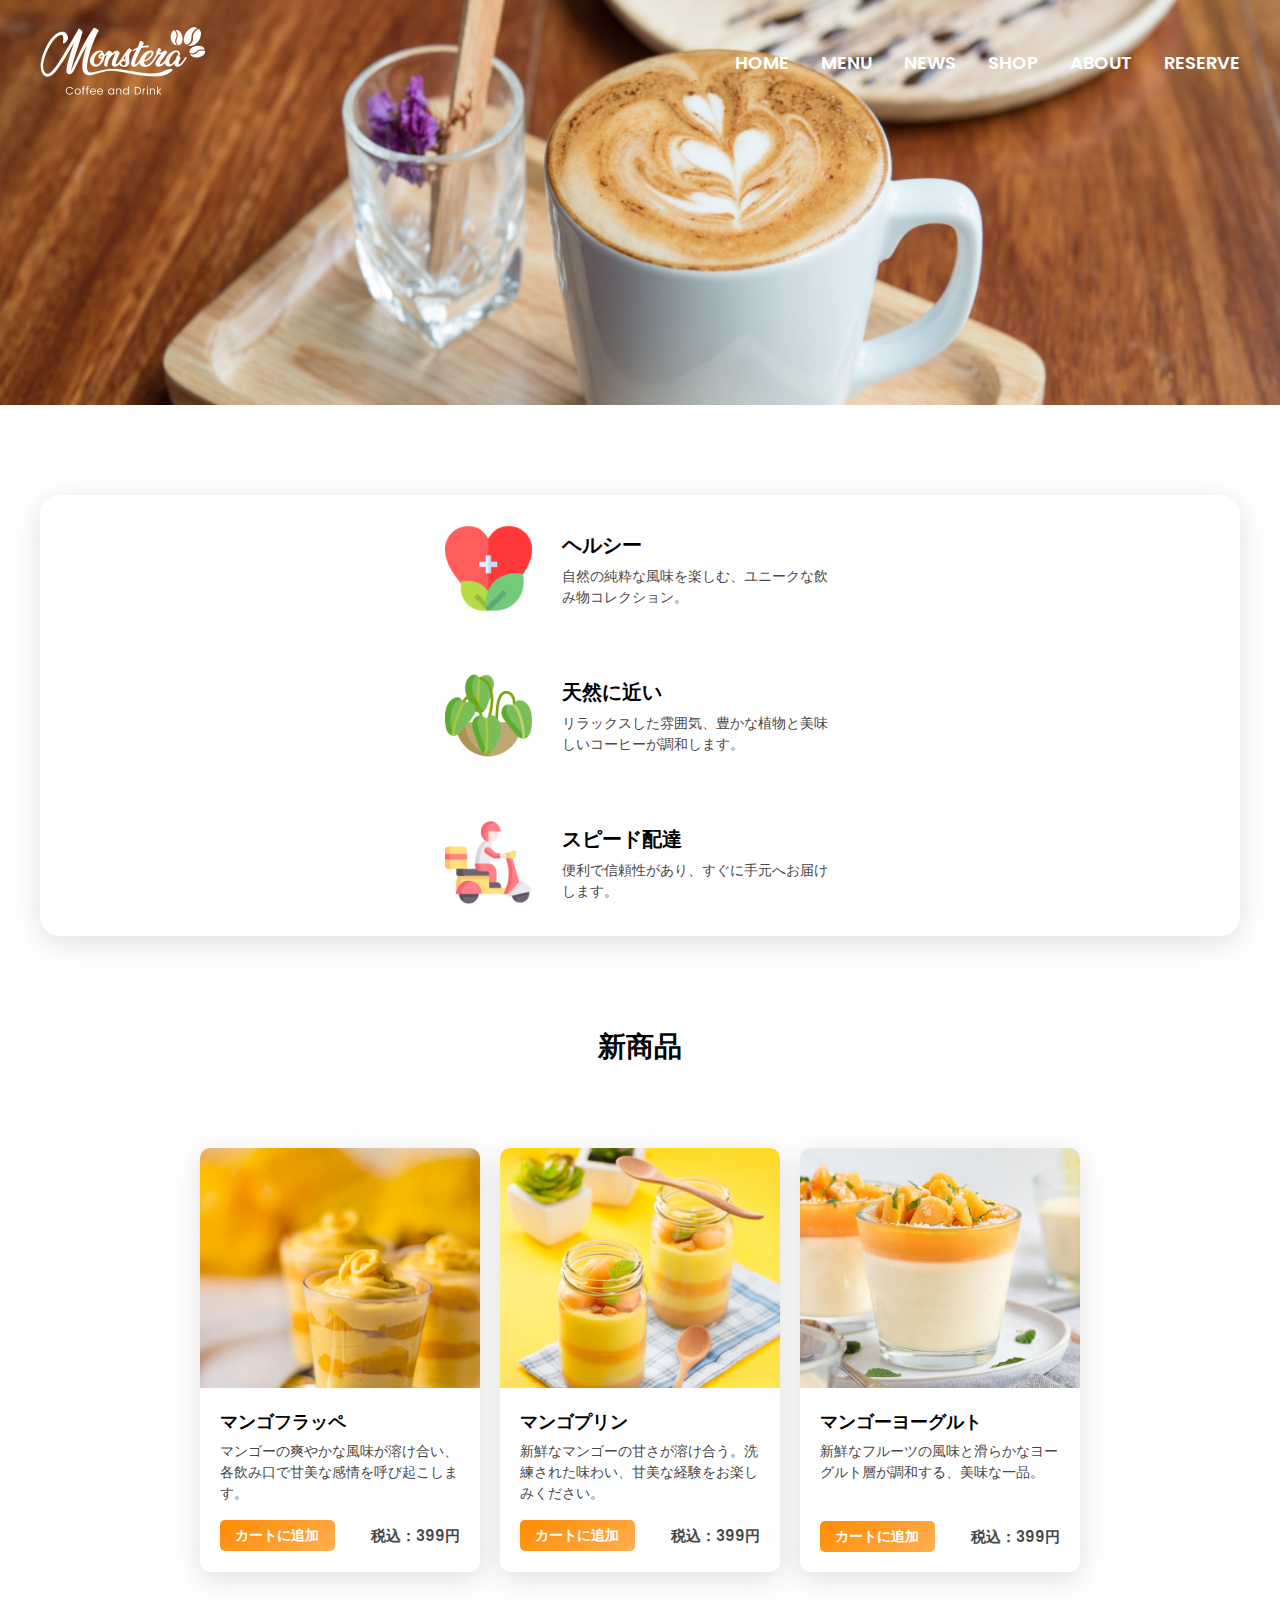
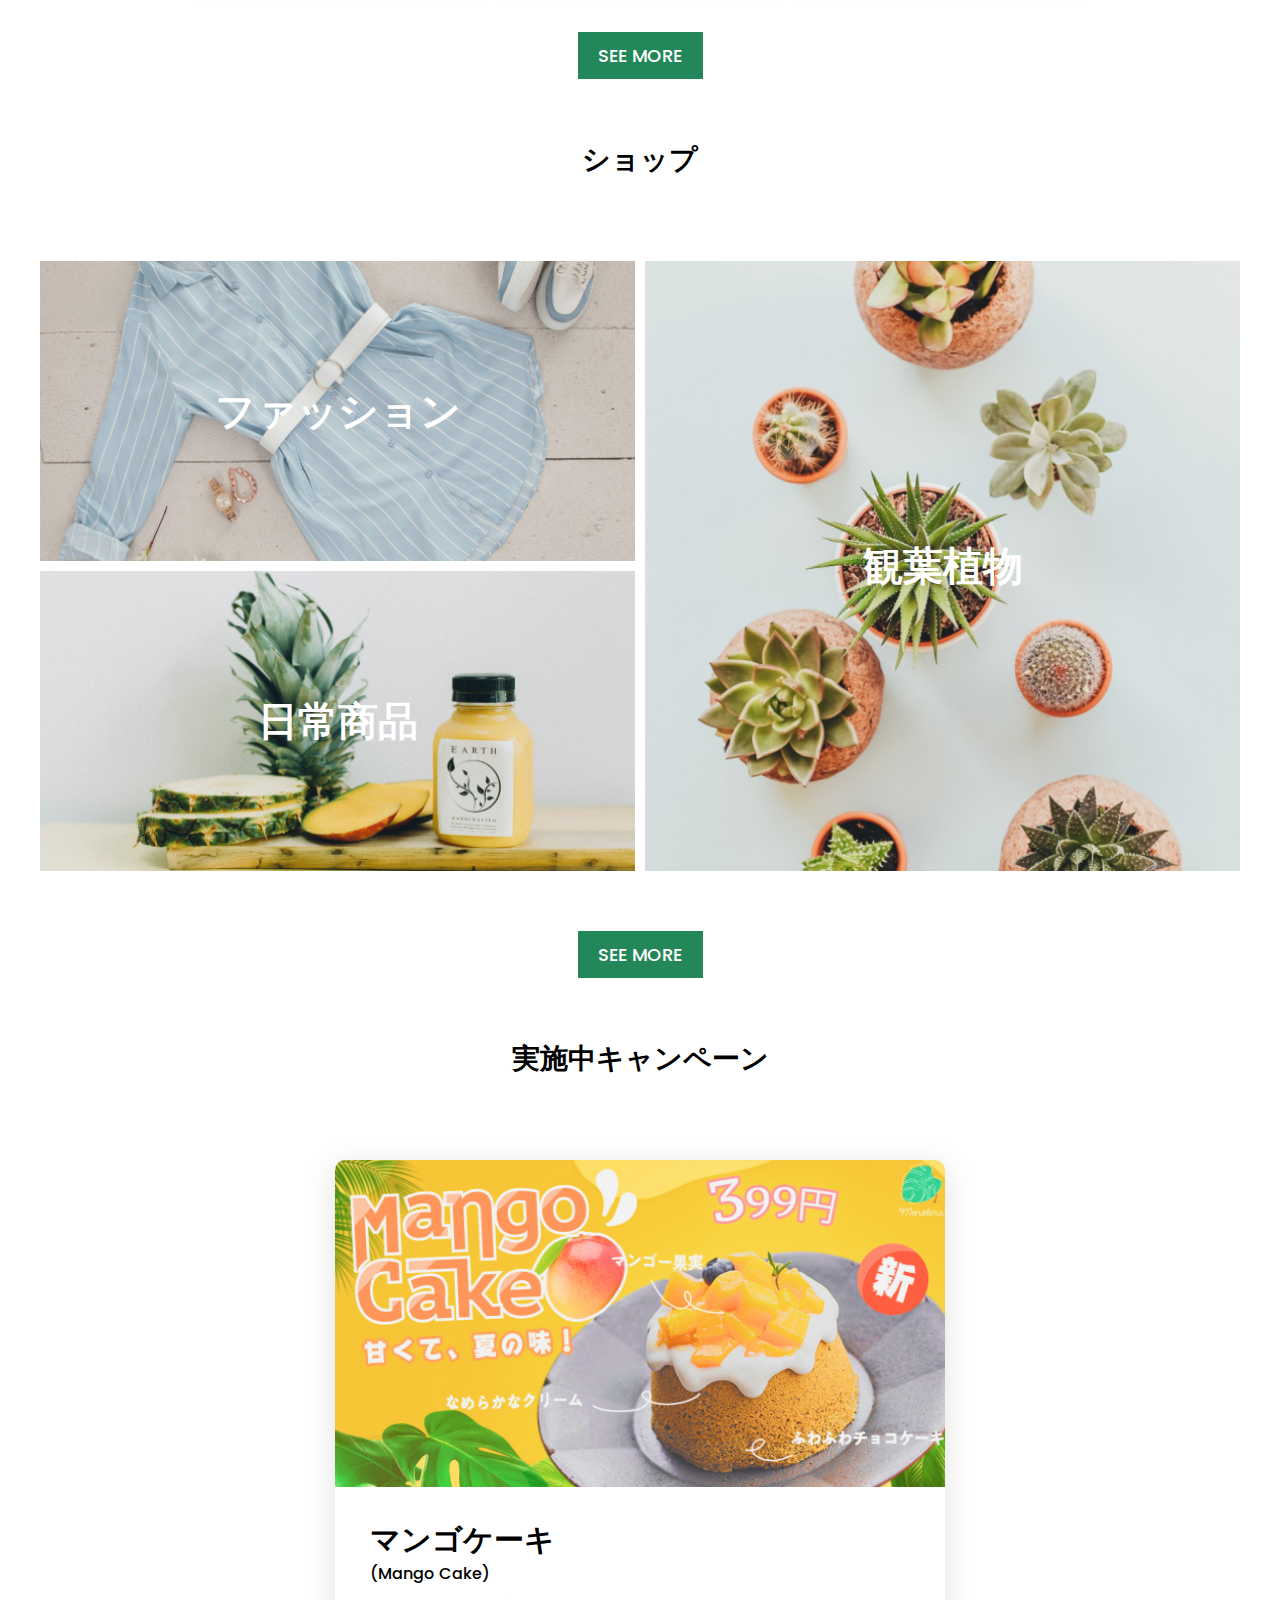
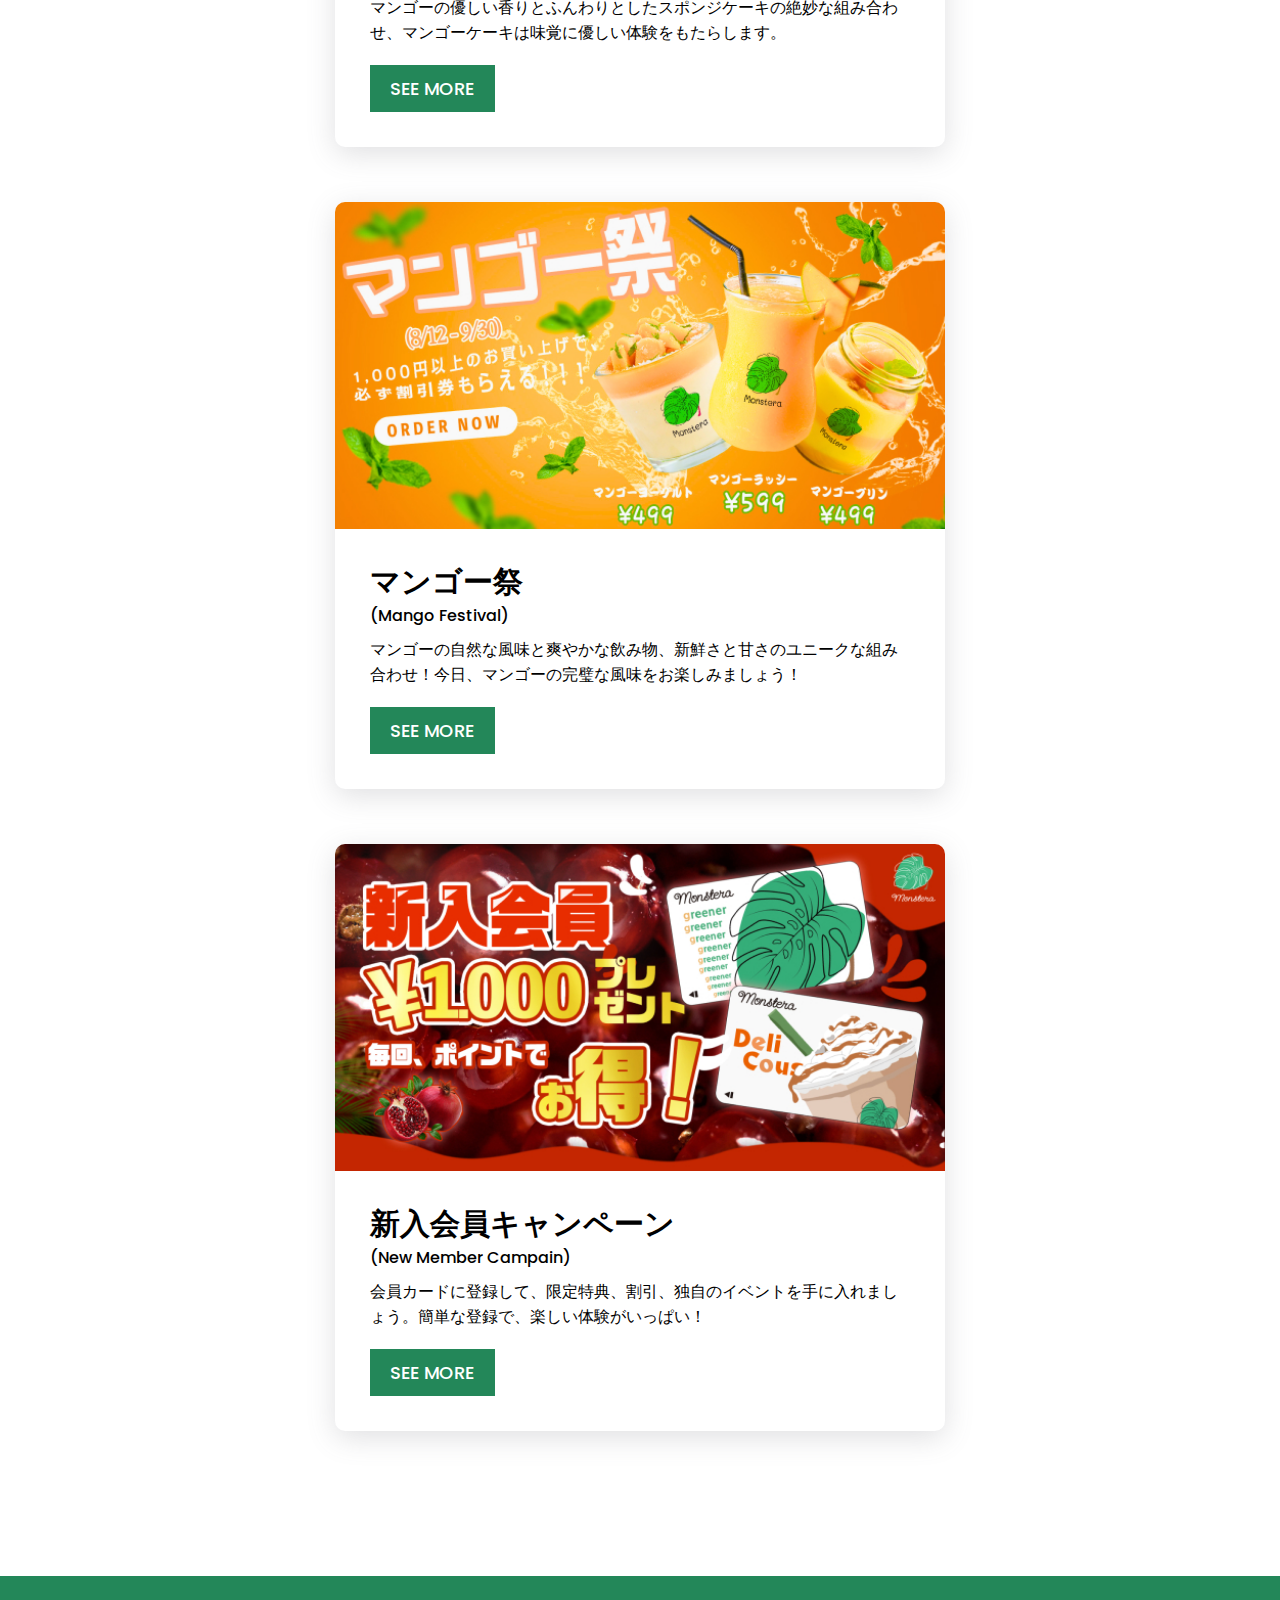
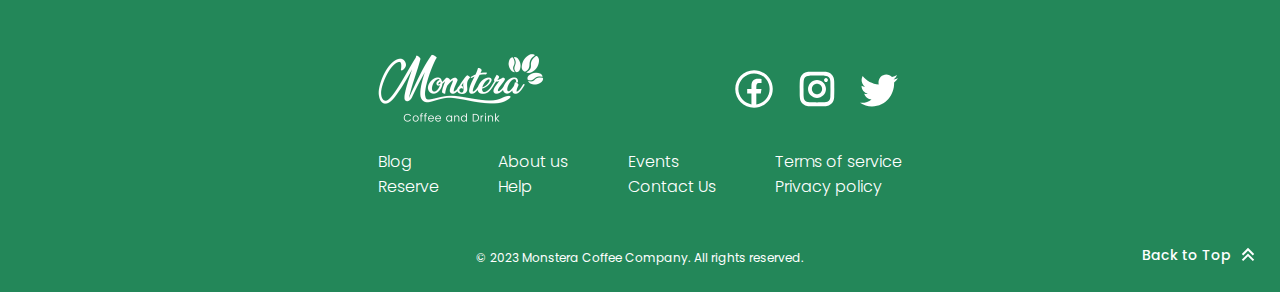
==== commit 1aacb4a5: "truoc khi di tam" ====
--- a/index.html
+++ b/index.html
@@ -40,7 +40,7 @@
                 <span class="login-change-color">ログイン</span>
             </p>
         </div>
-        <p class="login-new">Monsteraアカウントを新規作成</p>
+        <a href="#" class="login-new">Monsteraアカウントを新規作成</a>
     </div>
     <div class="global-login--comp global-main">
         <p class="comp-title">Monstera</p>
@@ -239,9 +239,12 @@
                             <img srcset="images/home/new3.png 2x" alt="">
                         </div>
                         <div class="new-content">
-                            <p class="new-title">マンゴーヨーグルト</p>
-                            <p class="new-desc">新鮮なフルーツの風味と滑らかなヨーグルト層が調和する、美味な一品。</p>
-                            <div class="new-future">
+                            <div class="new-text">
+                                <p class="new-title">マンゴーヨーグルト</p>
+                                <p class="new-desc">新鮮なフルーツの風味と滑らかなヨーグルト層が調和する、美味な一品。</p>
+                                <div class="new-future">
+                            </div>
+                            <div class="new-bottom">
                                 <a href="#">
                                     <button class="new-btn">
                                         <p class="new-add">カートに追加</p>
@@ -251,6 +254,7 @@
                                 <div class="new-price">
                                     税込：399円
                                 </div>
+                            </div>
                             </div>
                         </div>
                     </div>
--- a/css/home-style.css
+++ b/css/home-style.css
@@ -497,12 +497,10 @@
   }
   .header .sns-list {
     margin: 0 auto;
-  }
-  .header nav {
     display: none;
   }
-  .header-future-item {
-    margin-left: 5px;
+  .header-future {
+    display: none;
   }
 }
 .global-main {
@@ -773,6 +771,11 @@
   width: 280px;
   box-shadow: rgba(100, 100, 111, 0.2) 0px 7px 29px 0px;
   margin-bottom: 60px;
+  transform: scale(1);
+  align-self: stretch;
+}
+.new-item:hover {
+  transform: scale(1.05);
 }
 .new-item:hover .new-img img {
   transform: scale(1.1);
@@ -807,6 +810,15 @@
 
 .new-content {
   padding: 20px;
+  display: flex;
+  flex-direction: column;
+}
+
+.new-bottom {
+  display: flex;
+  align-items: center;
+  justify-content: space-between;
+  margin-top: 22px;
 }
 
 .new-title {
@@ -955,7 +967,7 @@
   display: grid;
   grid-template-columns: 1fr 1fr;
   grid-template-rows: 1fr 1fr;
-  grid-gap: 20px;
+  grid-gap: 10px;
   grid-template-areas: "s1 s3" "s2 s3";
   margin-bottom: 60px;
 }
@@ -992,6 +1004,7 @@
   z-index: -10;
   object-fit: cover;
   height: 100%;
+  width: 100%;
   transition: 0.4s;
 }
 .shop-img-wrap:before {
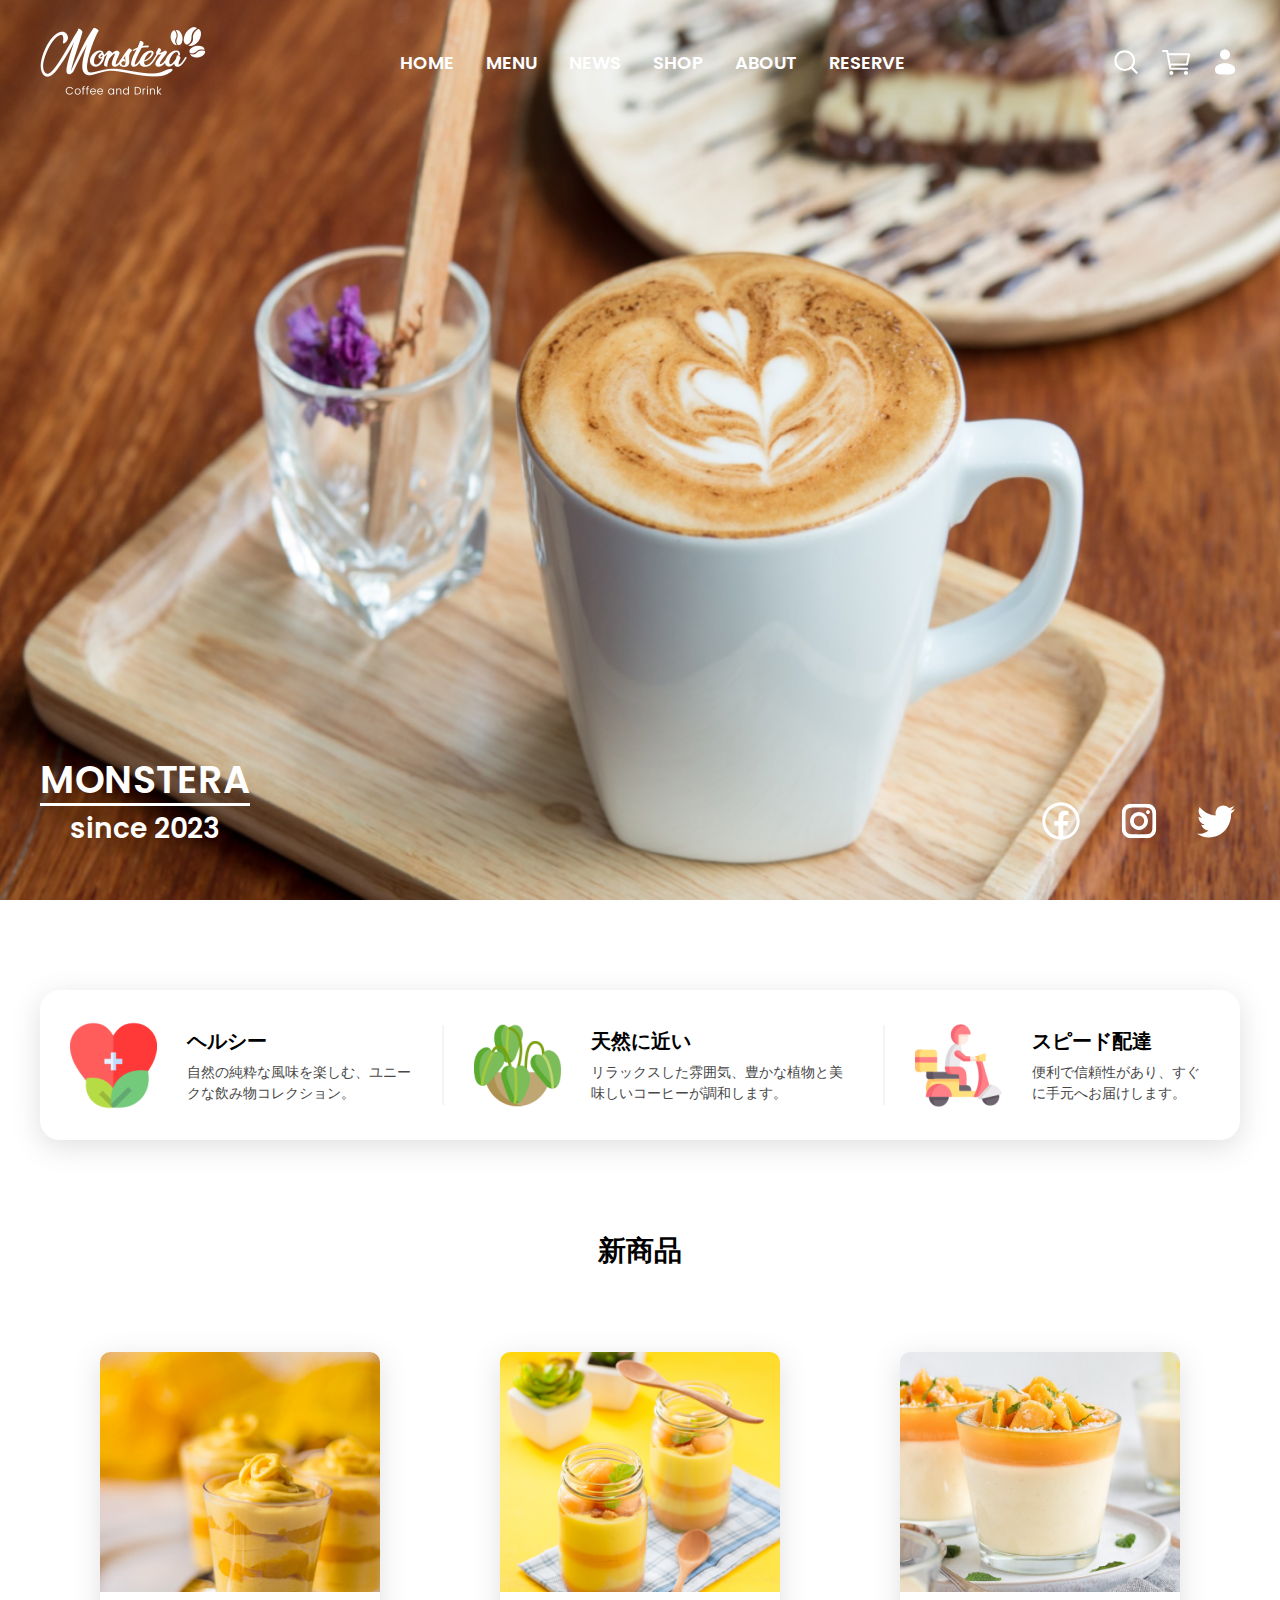
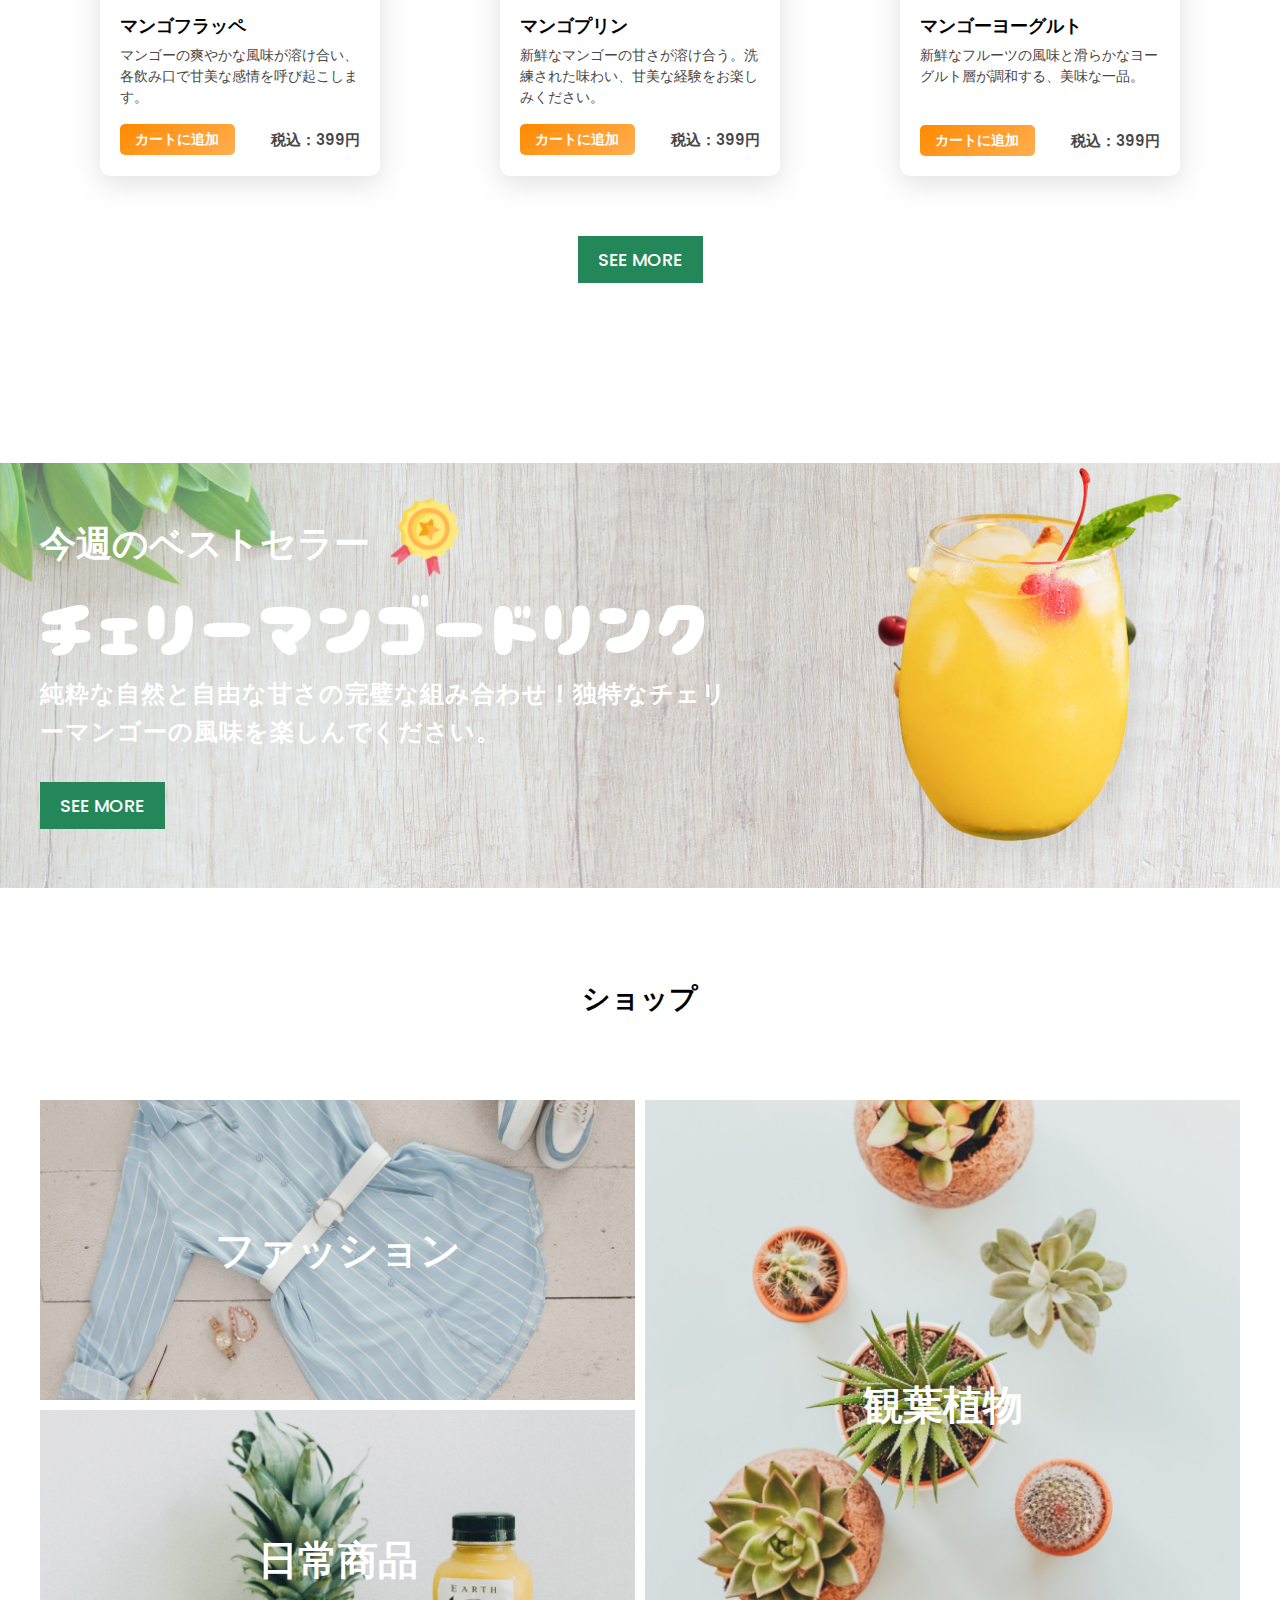
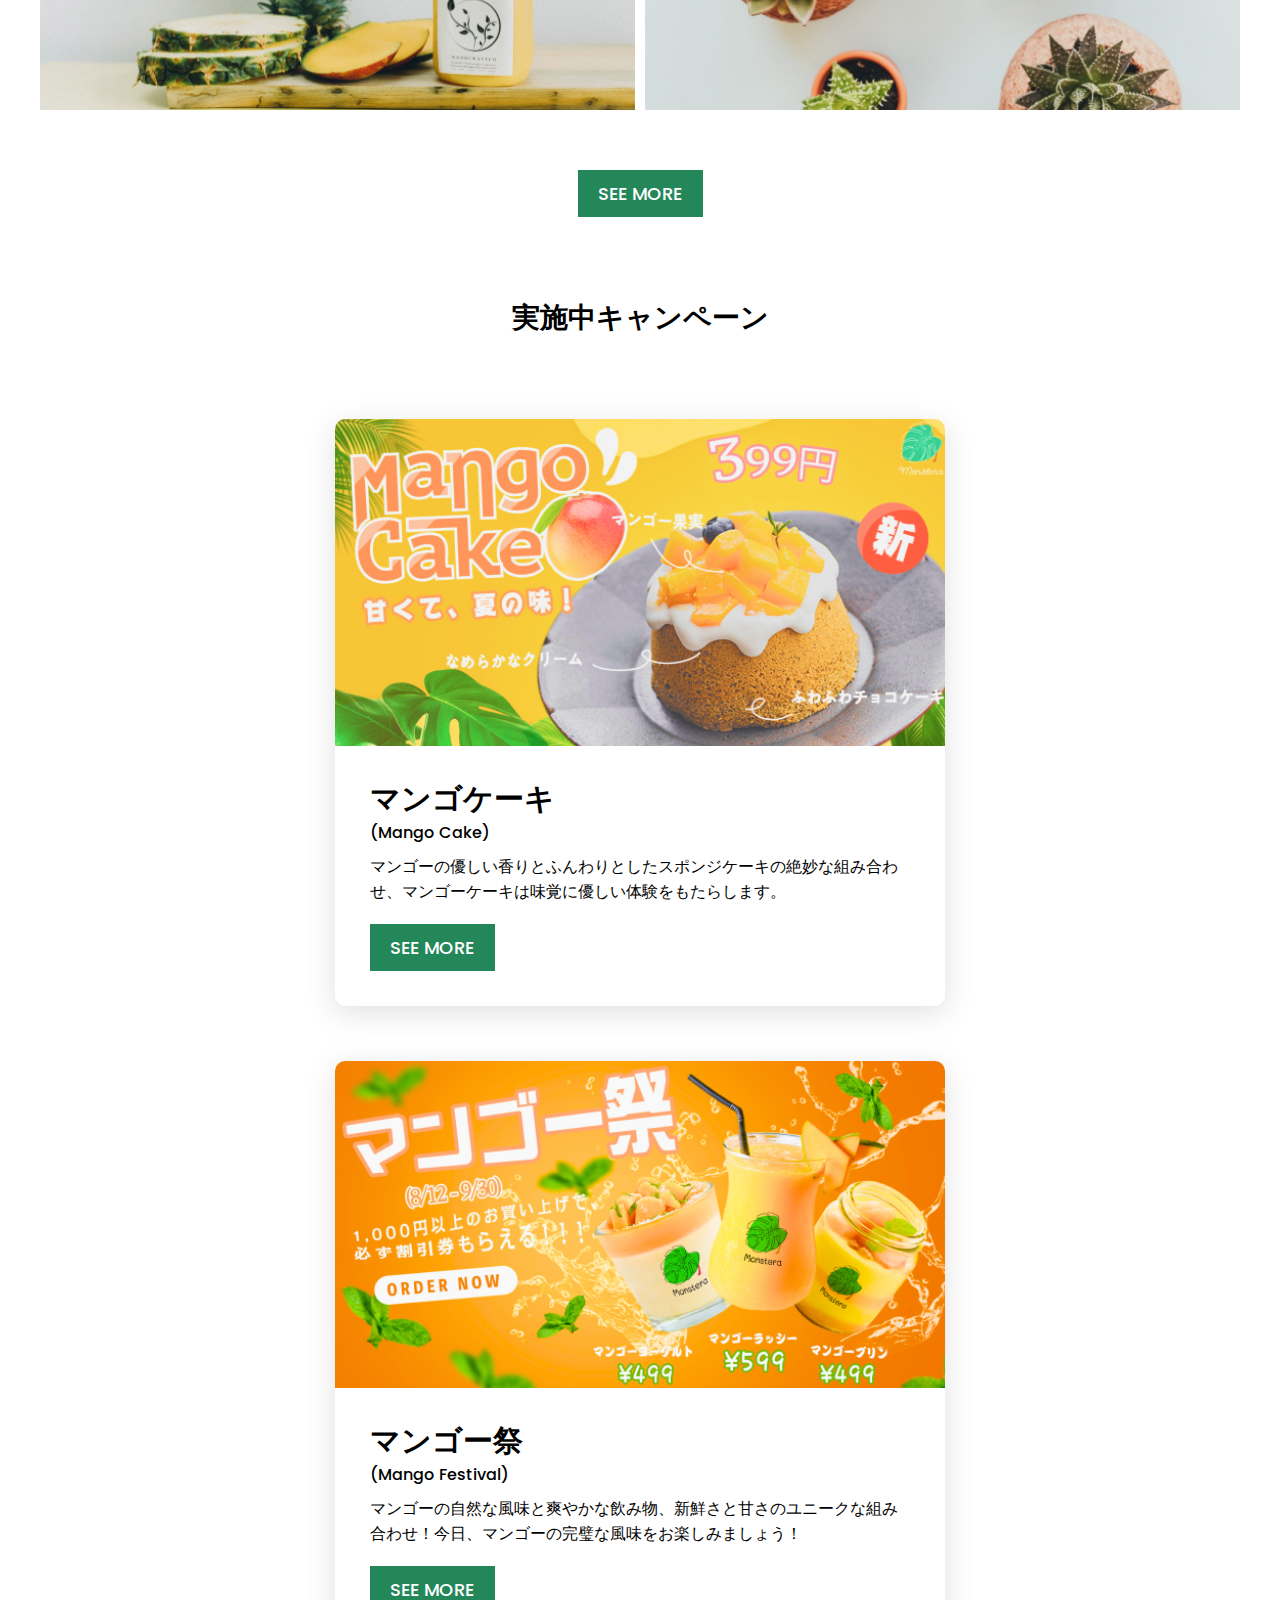
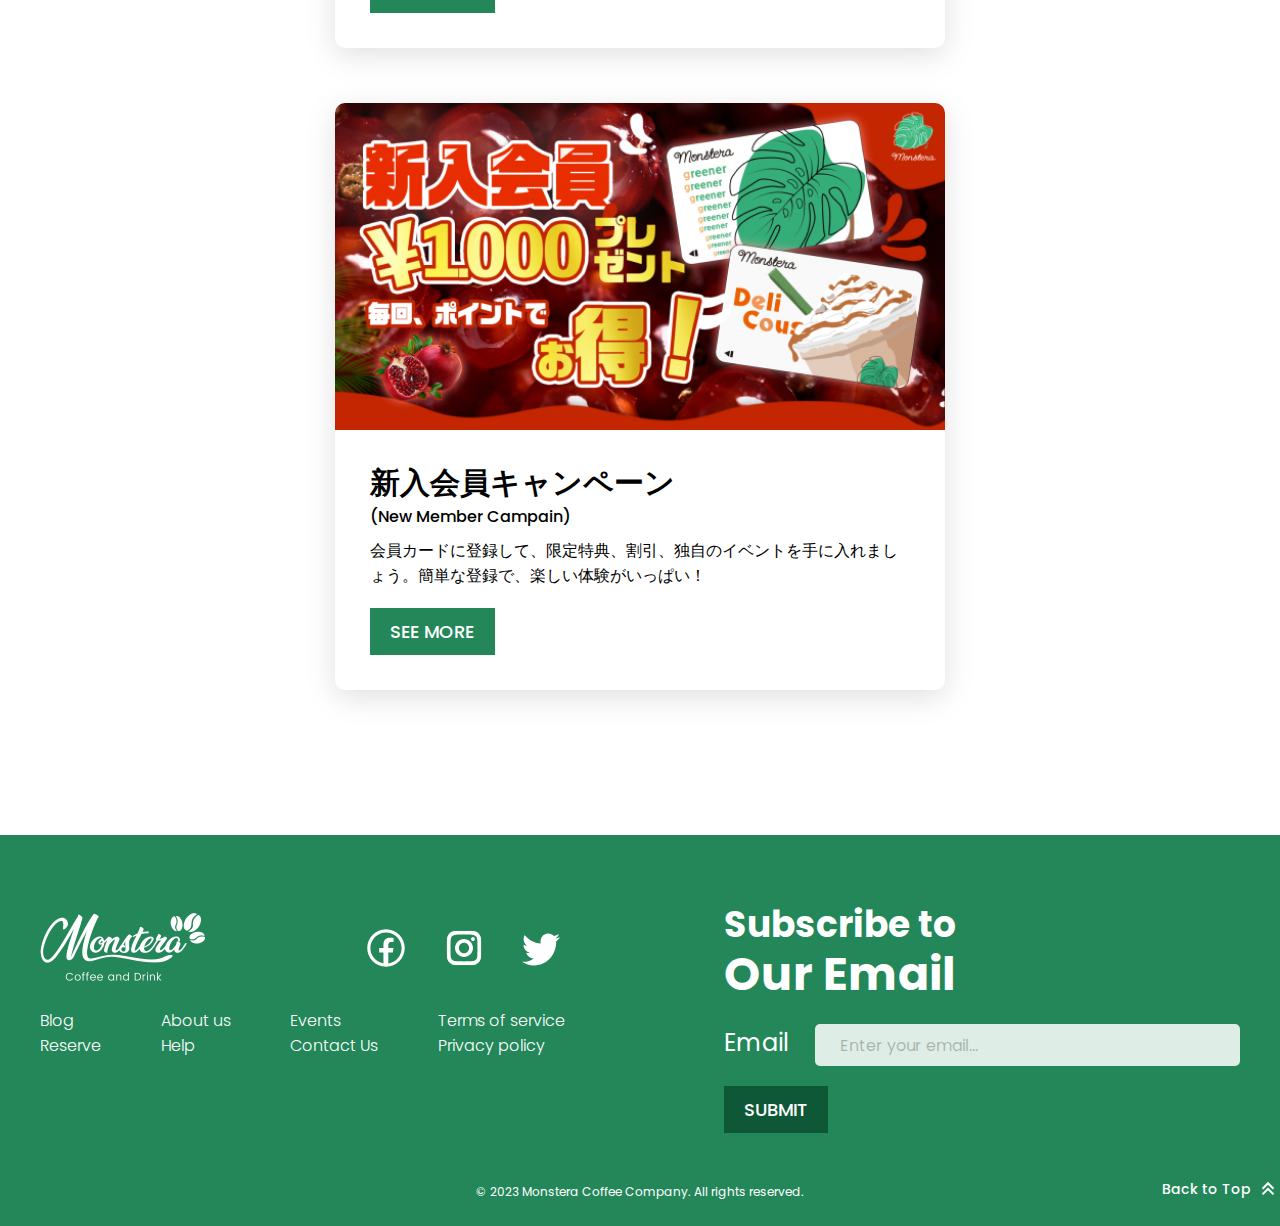
==== commit 39245a27: "m" ====
--- a/index.html
+++ b/index.html
@@ -81,9 +81,11 @@
                 <div class="img-item img4"></div>
             </div>
             <div class="header-top container">
-                <a href="./index.html">
-                    <img srcset="./images/textLogo--white.png 2x" alt="">
-                </a>
+                <div class="logo-box">
+                    <a href="./index.html">
+                        <img srcset="./images/textLogo--white.png 2x" alt="">
+                    </a>
+                </div>
                 <nav>
                     <ul class="menu-list">
                         <li class="menu-item"><a href="#">HOME</a></li>
--- a/css/home-style.css
+++ b/css/home-style.css
@@ -110,6 +110,7 @@
 .main-title h2 {
   display: inline-block;
   position: relative;
+  white-space: nowrap;
 }
 .main-title h2:before {
   content: "";
@@ -123,24 +124,48 @@
   transition: 0.2s;
 }
 
-.new, .shop, .campain {
-  margin-bottom: 90px;
-}
-.new:hover .main-title h2::before, .shop:hover .main-title h2::before, .campain:hover .main-title h2::before {
-  width: 100%;
-}
-
-@media screen and (max-width: 1536px) {
-  .best {
-    display: none;
-  }
-  .new, .shop, .campain {
-    margin-bottom: 60px;
-  }
-  .new:hover .main-title h2::before, .shop:hover .main-title h2::before, .campain:hover .main-title h2::before {
-    width: 100%;
-  }
-}
+.new, .shop, .campain, .fashion, .product, .plant,
+.coffee {
+  margin-bottom: 80px;
+}
+.new:hover .main-title h2::before, .shop:hover .main-title h2::before, .campain:hover .main-title h2::before, .fashion:hover .main-title h2::before, .product:hover .main-title h2::before, .plant:hover .main-title h2::before,
+.coffee:hover .main-title h2::before {
+  width: 90%;
+}
+
+.orange-btn {
+  background: linear-gradient(145deg, #FF8A00 0%, #FFAF52 100%);
+  padding: 5px 15px;
+  color: white;
+  display: flex;
+  align-items: center;
+  gap: 10px;
+  border-radius: 5px;
+  position: relative;
+  width: 126px;
+  white-space: nowrap;
+  transition: 0.2s;
+}
+.orange-btn:hover {
+  width: 154px;
+}
+.orange-btn:hover .orange-cart {
+  display: block;
+}
+.orange-cart {
+  display: none;
+  position: absolute;
+  top: 50%;
+  right: 15px;
+  transform: translateY(-50%);
+}
+
+.sns-list {
+  display: flex;
+  align-items: center;
+  gap: 15px;
+}
+
 .header {
   width: 100%;
   height: 100vh;
@@ -316,7 +341,6 @@
   margin-left: 40px;
   display: flex;
   align-items: center;
-  gap: 32px;
 }
 .menu-item a {
   color: #fff;
@@ -327,6 +351,7 @@
 
 .menu-list li {
   position: relative;
+  margin-right: 32px;
 }
 .menu-list li::before {
   content: "";
@@ -488,21 +513,6 @@
   fill: #78ffc0;
 }
 
-@media screen and (max-width: 1536px) {
-  .header {
-    height: 45vh;
-  }
-  .header-bottom-content {
-    display: none;
-  }
-  .header .sns-list {
-    margin: 0 auto;
-    display: none;
-  }
-  .header-future {
-    display: none;
-  }
-}
 .global-main {
   padding: 30px 35px;
   background: rgb(255, 255, 255);
@@ -740,24 +750,13 @@
 .merit-line {
   height: 80px;
   width: 3px;
-  background-color: rgba(0, 0, 0, 0.1);
-}
-
-@media screen and (max-width: 1536px) {
-  .merit-container {
-    flex-direction: column;
-  }
-  .merit-line {
-    display: none;
-  }
-  .merit-item {
-    max-width: 450px;
-  }
-}
+  background-color: #F5F5F5;
+}
+
 .new-wrap {
   display: flex;
   align-items: center;
-  justify-content: center;
+  justify-content: space-between;
   flex-wrap: wrap;
   margin-bottom: 0;
   margin-right: 60px;
@@ -773,6 +772,7 @@
   margin-bottom: 60px;
   transform: scale(1);
   align-self: stretch;
+  transition: 0.2s;
 }
 .new-item:hover {
   transform: scale(1.05);
@@ -879,16 +879,6 @@
   font-weight: 600;
 }
 
-@media screen and (max-width: 1536px) {
-  .new-wrap {
-    margin-right: 20px;
-    margin-bottom: 40px;
-  }
-  .new-item {
-    margin-left: 20px;
-    margin-bottom: 20px;
-  }
-}
 .best {
   margin: 180px 0 90px;
   background: url("../images/home/best-bg.jpg"), rgba(0, 0, 0, 0.25);
@@ -1205,15 +1195,71 @@
   text-align: center;
 }
 
-@media screen and (max-width: 1536px) {
+.sns-list {
+  display: flex;
+  align-items: center;
+}
+.sns-list a {
+  margin-left: 20px;
+}
+
+@media screen and (max-width: 769px) {
+  .header {
+    height: 500px;
+  }
+  .header .logo-box {
+    display: none;
+  }
+  .header-bottom {
+    display: none;
+  }
+  .header-feature {
+    display: none;
+  }
+  .merit {
+    margin-top: -30px;
+  }
+  .merit-container {
+    flex-direction: row;
+    justify-content: center;
+    flex-wrap: wrap;
+    background: transparent;
+    box-shadow: none;
+  }
+  .merit-item {
+    max-width: 48%;
+    background-color: #fff;
+    box-shadow: rgba(100, 100, 111, 0.2) 0px 7px 29px 0px;
+    margin-bottom: 20px;
+    border-radius: 20px;
+    margin-right: 10px;
+    align-self: stretch;
+  }
+  .merit-line {
+    display: none;
+  }
+  .new-wrap {
+    margin-left: 10px;
+    justify-content: center;
+  }
+  .new-item {
+    width: 228px;
+    margin-right: 10px;
+  }
+  .new-price {
+    font-size: 12px;
+  }
+  .new-img {
+    height: 180px;
+  }
+  .footer-main {
+    justify-content: center;
+  }
   .footer-subs {
     display: none;
   }
-  .footer-content {
-    margin: 0 auto;
-  }
   .footer-to-top {
-    right: 20px;
+    right: 30px;
   }
 }
 
